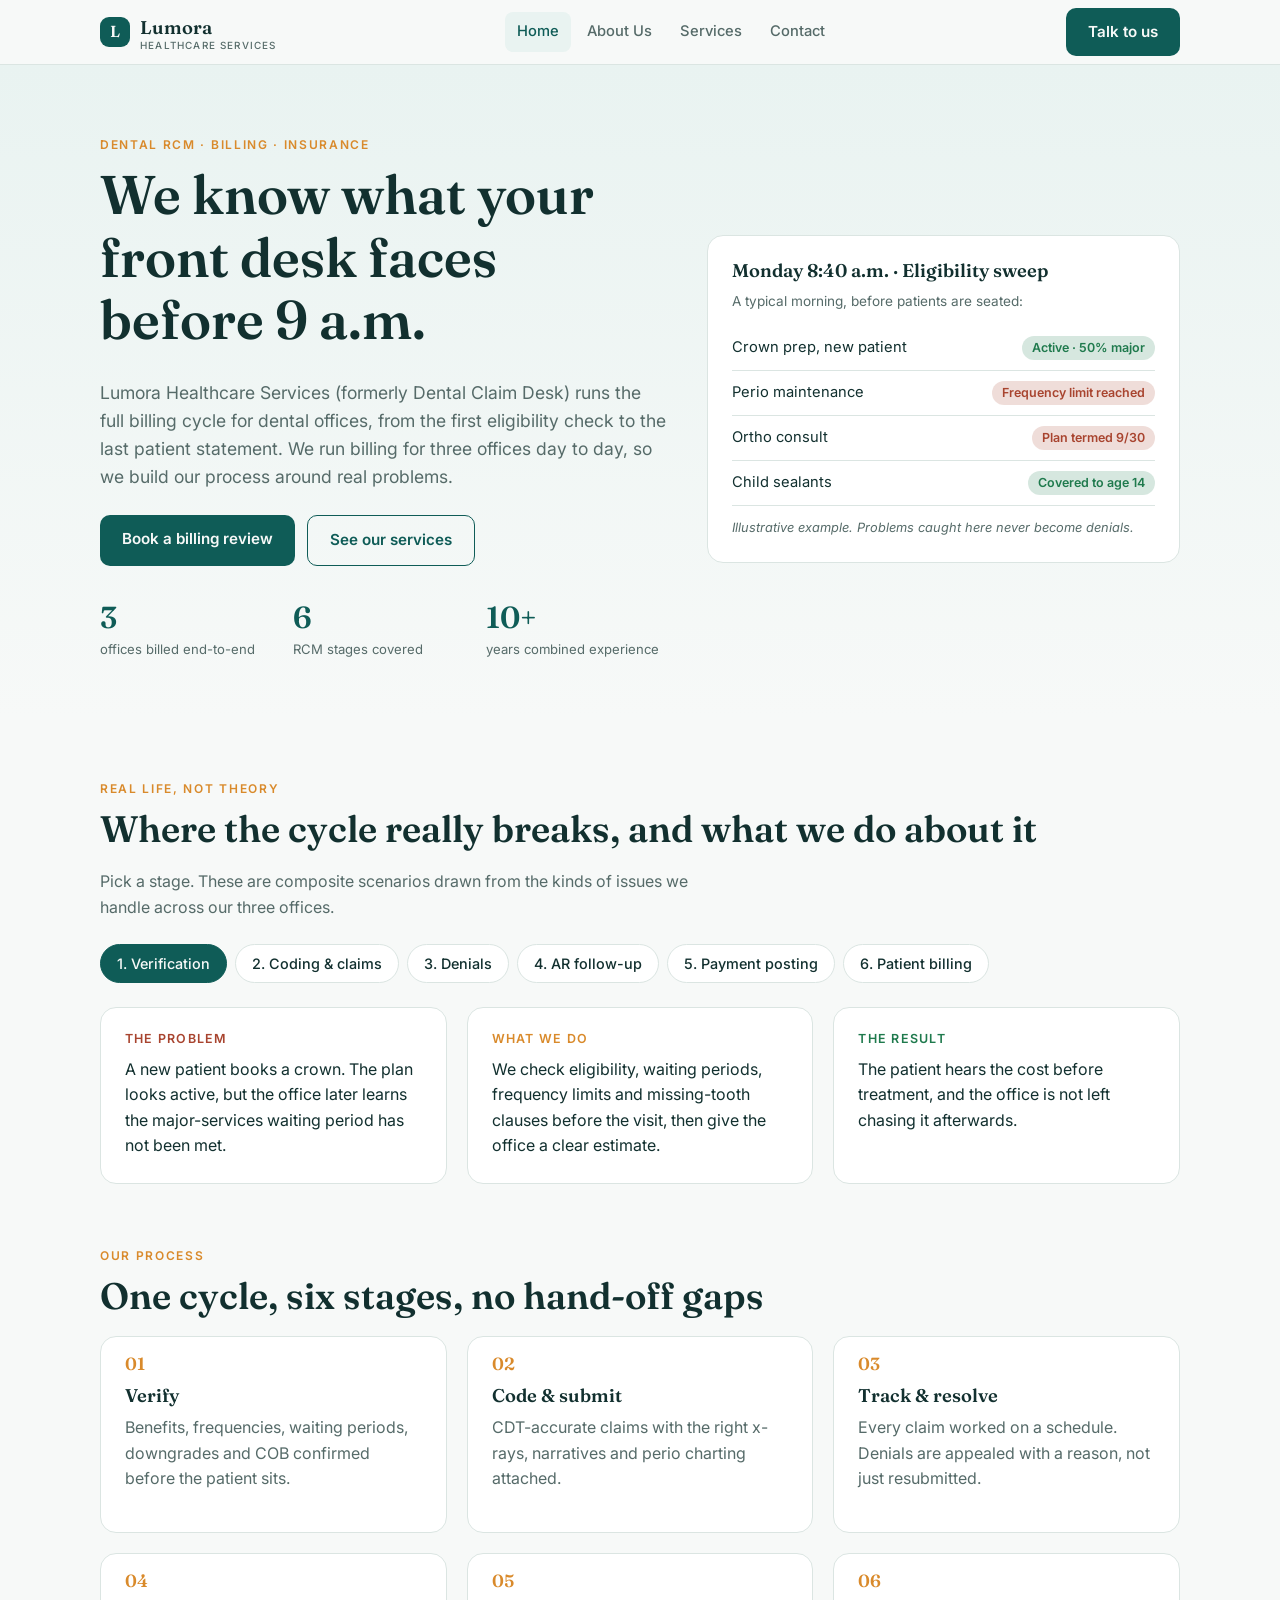
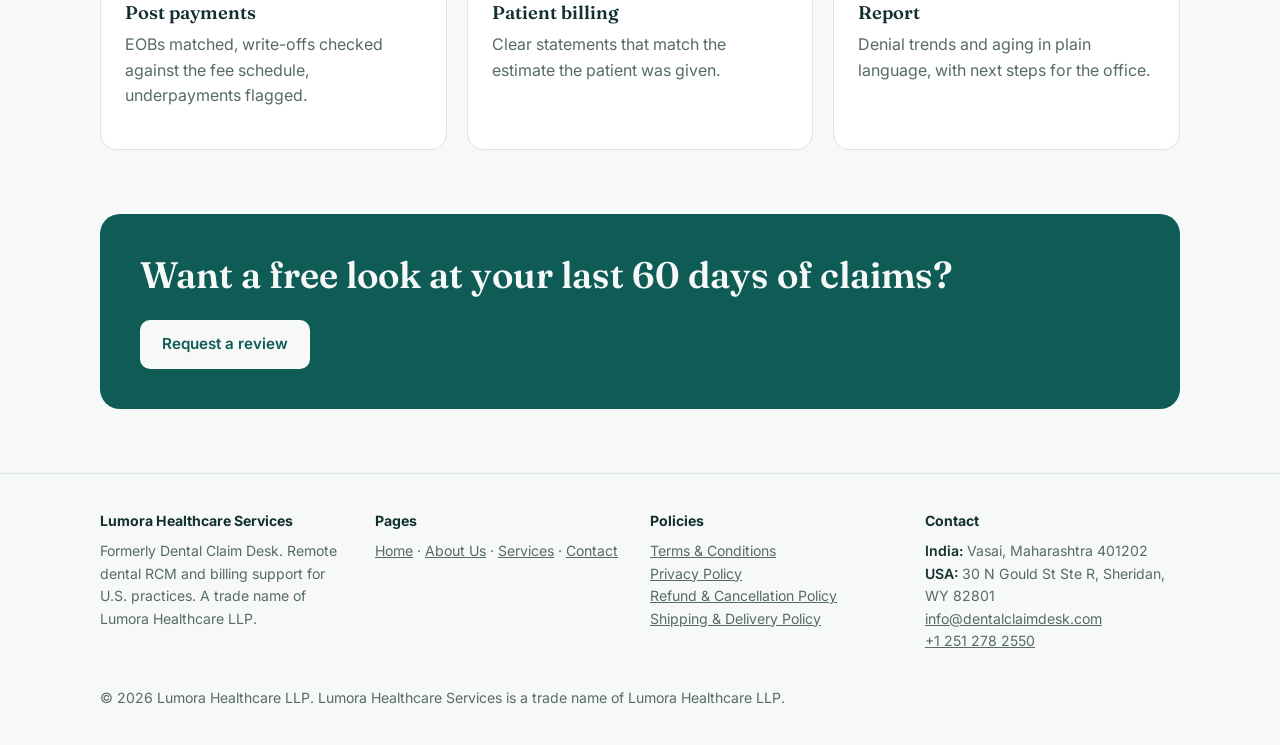
==== index.html @ 603ad66e "fixed the website design" ====
<!DOCTYPE html>
<html lang="en">
<head>
  <meta charset="utf-8">
  <meta name="viewport" content="width=device-width, initial-scale=1, viewport-fit=cover">
  <title>Lumora Healthcare Services | Dental RCM &amp; Billing</title>
  <meta name="description" content="Lumora Healthcare Services (formerly Dental Claim Desk), a trade name of Lumora Healthcare LLP, runs the full dental billing cycle: eligibility, claims, denials, AR follow-up, payment posting and patient billing.">
  <link rel="preconnect" href="https://fonts.googleapis.com">
  <link rel="preconnect" href="https://fonts.gstatic.com" crossorigin>
  <link href="https://fonts.googleapis.com/css2?family=Fraunces:wght@500;600&family=Inter:wght@400;500;600&display=swap" rel="stylesheet">
  <link rel="stylesheet" href="assets/css/style.css">
</head>
<body>

<header>
  <div class="w nav">
    <a class="logo" href="index.html"><i aria-hidden="true">L</i><span>Lumora<small>Healthcare Services</small></span></a>
    <nav aria-label="Main"><a href="index.html" class="on" aria-current="page">Home</a><a href="about.html">About Us</a><a href="services.html">Services</a><a href="contact.html">Contact</a></nav>
    <a class="btn hide-s" href="contact.html">Talk to us</a>
  </div>
</header>

<main>
<div class="hero">
  <div class="w grid">
    <div>
      <span class="eyebrow">Dental RCM · Billing · Insurance</span>
      <h1>We know what your front desk faces before 9 a.m.</h1>
      <p class="lead">Lumora Healthcare Services (formerly Dental Claim Desk) runs the full billing cycle for dental offices, from the first eligibility check to the last patient statement. We run billing for three offices day to day, so we build our process around real problems.</p>
      <div class="cta"><a class="btn" href="contact.html">Book a billing review</a><a class="btn o" href="services.html">See our services</a></div>
      <div class="stat">
        <div><b>3</b><span>offices billed end-to-end</span></div>
        <div><b>6</b><span>RCM stages covered</span></div>
        <div><b>10+</b><span>years combined experience</span></div>
      </div>
    </div>
    <div class="card">
      <h3>Monday 8:40 a.m. · Eligibility sweep</h3>
      <p style="font-size:.85rem">A typical morning, before patients are seated:</p>
      <ul class="chk">
        <li>Crown prep, new patient <em class="ok">Active · 50% major</em></li>
        <li>Perio maintenance <em class="no">Frequency limit reached</em></li>
        <li>Ortho consult <em class="no">Plan termed 9/30</em></li>
        <li>Child sealants <em class="ok">Covered to age 14</em></li>
      </ul>
      <p class="note" style="margin:12px 0 0">Illustrative example. Problems caught here never become denials.</p>
    </div>
  </div>
</div>

<section>
  <div class="w">
    <span class="eyebrow">Real life, not theory</span>
    <h2>Where the cycle really breaks, and what we do about it</h2>
    <p style="max-width:640px">Pick a stage. These are composite scenarios drawn from the kinds of issues we handle across our three offices.</p>
    <div class="cyc" id="cyc" role="tablist" aria-label="Revenue cycle stages">
      <button type="button" role="tab" id="tab-1" aria-controls="sc-1" aria-selected="true" class="on">1. Verification</button>
      <button type="button" role="tab" id="tab-2" aria-controls="sc-2" aria-selected="false" tabindex="-1">2. Coding &amp; claims</button>
      <button type="button" role="tab" id="tab-3" aria-controls="sc-3" aria-selected="false" tabindex="-1">3. Denials</button>
      <button type="button" role="tab" id="tab-4" aria-controls="sc-4" aria-selected="false" tabindex="-1">4. AR follow-up</button>
      <button type="button" role="tab" id="tab-5" aria-controls="sc-5" aria-selected="false" tabindex="-1">5. Payment posting</button>
      <button type="button" role="tab" id="tab-6" aria-controls="sc-6" aria-selected="false" tabindex="-1">6. Patient billing</button>
    </div>
    <div class="sc on" id="sc-1" role="tabpanel" aria-labelledby="tab-1">
      <div class="card c1"><h3>The problem</h3><p>A new patient books a crown. The plan looks active, but the office later learns the major-services waiting period has not been met.</p></div>
      <div class="card c2"><h3>What we do</h3><p>We check eligibility, waiting periods, frequency limits and missing-tooth clauses before the visit, then give the office a clear estimate.</p></div>
      <div class="card c3"><h3>The result</h3><p>The patient hears the cost before treatment, and the office is not left chasing it afterwards.</p></div>
    </div>
    <div class="sc" id="sc-2" role="tabpanel" aria-labelledby="tab-2">
      <div class="card c1"><h3>The problem</h3><p>A perio scaling claim goes out without the charting and x-rays the payer requires, so it is denied.</p></div>
      <div class="card c2"><h3>What we do</h3><p>Each claim goes through a documentation check by procedure type: narratives, radiographs, perio charting and attachments.</p></div>
      <div class="card c3"><h3>The result</h3><p>Cleaner first-pass claims and fewer resubmissions.</p></div>
    </div>
    <div class="sc" id="sc-3" role="tabpanel" aria-labelledby="tab-3">
      <div class="card c1"><h3>The problem</h3><p>The payer denies a claim as a frequency limit. The office writes it off because nobody has time to check.</p></div>
      <div class="card c2"><h3>What we do</h3><p>We read the EOB, confirm the history, and appeal with a specific reason when the denial is wrong.</p></div>
      <div class="card c3"><h3>The result</h3><p>Recoverable money is chased, and the denial reason is tracked to prevent repeats.</p></div>
    </div>
    <div class="sc" id="sc-4" role="tabpanel" aria-labelledby="tab-4">
      <div class="card c1"><h3>The problem</h3><p>Claims sit at 60–90 days with no status. Nobody is sure whether the payer received them.</p></div>
      <div class="card c2"><h3>What we do</h3><p>We work the aging report in order, call or check portals, and log every touch.</p></div>
      <div class="card c3"><h3>The result</h3><p>Aging shrinks, and the office always knows where each claim stands.</p></div>
    </div>
    <div class="sc" id="sc-5" role="tabpanel" aria-labelledby="tab-5">
      <div class="card c1"><h3>The problem</h3><p>An EOB shows a payment below the contracted fee, and the difference gets written off by default.</p></div>
      <div class="card c2"><h3>What we do</h3><p>We post against the fee schedule, flag underpayments and check adjustments before they are finalised.</p></div>
      <div class="card c3"><h3>The result</h3><p>The ledger matches reality, and short-pays are challenged.</p></div>
    </div>
    <div class="sc" id="sc-6" role="tabpanel" aria-labelledby="tab-6">
      <div class="card c1"><h3>The problem</h3><p>The patient was quoted one amount, insurance paid another, and the statement confuses them.</p></div>
      <div class="card c2"><h3>What we do</h3><p>We send clear statements that tie back to the original estimate and the insurance explanation.</p></div>
      <div class="card c3"><h3>The result</h3><p>Fewer billing calls to the front desk and faster patient payments.</p></div>
    </div>
  </div>
</section>

<section class="flush">
  <div class="w">
    <span class="eyebrow">Our process</span>
    <h2>One cycle, six stages, no hand-off gaps</h2>
    <div class="grid g3 steps">
      <div class="card"><h3>Verify</h3><p>Benefits, frequencies, waiting periods, downgrades and COB confirmed before the patient sits.</p></div>
      <div class="card"><h3>Code &amp; submit</h3><p>CDT-accurate claims with the right x-rays, narratives and perio charting attached.</p></div>
      <div class="card"><h3>Track &amp; resolve</h3><p>Every claim worked on a schedule. Denials are appealed with a reason, not just resubmitted.</p></div>
      <div class="card"><h3>Post payments</h3><p>EOBs matched, write-offs checked against the fee schedule, underpayments flagged.</p></div>
      <div class="card"><h3>Patient billing</h3><p>Clear statements that match the estimate the patient was given.</p></div>
      <div class="card"><h3>Report</h3><p>Denial trends and aging in plain language, with next steps for the office.</p></div>
    </div>
  </div>
</section>

<section class="flush">
  <div class="w"><div class="band"><h2>Want a free look at your last 60 days of claims?</h2><a class="btn" href="contact.html">Request a review</a></div></div>
</section>
</main>

<footer>
  <div class="w grid">
    <div><b>Lumora Healthcare Services</b><p>Formerly Dental Claim Desk. Remote dental RCM and billing support for U.S. practices. A trade name of Lumora Healthcare LLP.</p></div>
    <div><b>Pages</b><p><a href="index.html">Home</a> · <a href="about.html">About Us</a> · <a href="services.html">Services</a> · <a href="contact.html">Contact</a></p></div>
    <div><b>Policies</b><p><a href="terms.html">Terms &amp; Conditions</a><br><a href="privacy.html">Privacy Policy</a><br><a href="refund-cancellation.html">Refund &amp; Cancellation Policy</a><br><a href="shipping-delivery.html">Shipping &amp; Delivery Policy</a></p></div>
    <div><b>Contact</b><p><strong>India:</strong> Vasai, Maharashtra 401202<br><strong>USA:</strong> 30 N Gould St Ste R, Sheridan, WY 82801<br><a href="mailto:info@dentalclaimdesk.com">info@dentalclaimdesk.com</a><br><a href="tel:+12512782550">+1 251 278 2550</a></p></div>
  </div>
  <div class="w legal">&copy; <span data-year>2026</span> Lumora Healthcare LLP. Lumora Healthcare Services is a trade name of Lumora Healthcare LLP.</div>
</footer>

<script src="assets/js/main.js"></script>
</body>
</html>
---- assets/css/style.css ----
/* ==========================================================================
   Tokens (light + dark)
   ========================================================================== */
:root {
  --bg: #f7f9f8;
  --surf: #fff;
  --ink: #12302f;
  --mute: #566b69;
  --line: #dbe5e2;
  --brand: #0f5c57;
  --brand2: #e9f3f1;
  --accent: #d98a2b;
  --bad: #a8442f;
  --good: #1f7a4d;
  box-sizing: border-box;
  padding-top: env(safe-area-inset-top, 0px);
  padding-bottom: env(safe-area-inset-bottom, 0px);
}
@media (prefers-color-scheme: dark) {
  :root:not([data-theme="light"]) {
    --bg: #0d1a19;
    --surf: #142624;
    --ink: #e6f0ee;
    --mute: #9bb2ae;
    --line: #264340;
    --brand: #5cc2b8;
    --brand2: #173331;
    --accent: #f0a84a;
    --bad: #e8856f;
    --good: #6fcf9b;
  }
}
:root[data-theme="dark"] {
  --bg: #0d1a19;
  --surf: #142624;
  --ink: #e6f0ee;
  --mute: #9bb2ae;
  --line: #264340;
  --brand: #5cc2b8;
  --brand2: #173331;
  --accent: #f0a84a;
  --bad: #e8856f;
  --good: #6fcf9b;
}

/* ==========================================================================
   Base
   ========================================================================== */
html { scroll-padding-top: env(safe-area-inset-top, 0px); }
*, *::before, *::after { box-sizing: border-box; }
body {
  margin: 0;
  background: var(--bg);
  color: var(--ink);
  font: 400 16px/1.6 Inter, system-ui, sans-serif;
}
h1, h2, h3 { font-family: Fraunces, Georgia, serif; font-weight: 600; line-height: 1.15; margin: 0 0 .5em; }
h1 { font-size: clamp(2.1rem, 5vw, 3.4rem); }
h2 { font-size: clamp(1.6rem, 3.2vw, 2.3rem); }
h3 { font-size: 1.15rem; }
p { margin: 0 0 1em; color: var(--mute); }
a { color: inherit; }

.w { max-width: 1120px; margin: 0 auto; padding: 0 20px; }
.w.narrow { max-width: 820px; }
section { padding: 64px 0; }
section.flush { padding-top: 0; }
.eyebrow {
  display: block;
  font: 600 .75rem Inter, system-ui, sans-serif;
  letter-spacing: .14em;
  text-transform: uppercase;
  color: var(--accent);
  margin-bottom: 12px;
}
.lead { font-size: 1.1rem; }
.note { font-size: .8rem; color: var(--mute); font-style: italic; }

/* ==========================================================================
   Header
   ========================================================================== */
header {
  position: sticky;
  top: env(safe-area-inset-top, 0px);
  z-index: 9;
  background: color-mix(in srgb, var(--bg) 92%, transparent);
  backdrop-filter: blur(8px);
  border-bottom: 1px solid var(--line);
}
.nav { display: flex; align-items: center; justify-content: space-between; gap: 12px; height: 64px; }
.logo { display: flex; align-items: center; gap: 10px; font-family: Fraunces, serif; font-weight: 600; font-size: 1.15rem; text-decoration: none; }
.logo i {
  width: 30px; height: 30px;
  border-radius: 9px;
  background: var(--brand);
  display: grid; place-items: center;
  color: var(--bg);
  font-style: normal;
  font-size: 1rem;
}
.logo small {
  display: block;
  font: 500 .62rem Inter, system-ui, sans-serif;
  letter-spacing: .12em;
  color: var(--mute);
  text-transform: uppercase;
  margin-top: -3px;
}
nav { display: flex; gap: 4px; overflow-x: auto; }
nav a {
  padding: 8px 12px;
  border-radius: 8px;
  text-decoration: none;
  font-weight: 500;
  font-size: .92rem;
  color: var(--mute);
  white-space: nowrap;
}
nav a.on, nav a:hover { color: var(--brand); background: var(--brand2); }
@media (max-width: 560px) {
  .nav { flex-wrap: wrap; height: auto; padding-top: 10px; padding-bottom: 8px; row-gap: 6px; }
  nav { width: 100%; margin: 0 -12px; }
}

/* ==========================================================================
   Buttons
   ========================================================================== */
.btn {
  display: inline-block;
  background: var(--brand);
  color: var(--bg);
  padding: 12px 22px;
  border-radius: 10px;
  font-weight: 600;
  text-decoration: none;
  border: 0;
  cursor: pointer;
  font-size: .95rem;
  font-family: inherit;
}
.btn.o { background: transparent; color: var(--brand); border: 1.5px solid var(--brand); }
.cta { display: flex; gap: 12px; flex-wrap: wrap; margin-top: 24px; }
.hide-s { display: inline-block; }
@media (max-width: 760px) {
  .hide-s { display: none; }
}

/* ==========================================================================
   Layout pieces
   ========================================================================== */
.hero { padding: 72px 0 56px; background: linear-gradient(180deg, var(--brand2), var(--bg)); }
.grid { display: grid; gap: 20px; }
.g2 { grid-template-columns: repeat(auto-fit, minmax(300px, 1fr)); }
.g3 { grid-template-columns: repeat(auto-fit, minmax(260px, 1fr)); }
.hero .grid { grid-template-columns: 1.2fr 1fr; align-items: center; gap: 40px; }
@media (max-width: 860px) {
  .hero .grid { grid-template-columns: 1fr; }
}
.card { background: var(--surf); border: 1px solid var(--line); border-radius: 16px; padding: 24px; }

.stat { display: grid; grid-template-columns: repeat(3, 1fr); gap: 12px; margin-top: 32px; }
.stat b { font: 600 1.9rem Fraunces, serif; color: var(--brand); display: block; }
.stat span { font-size: .82rem; color: var(--mute); }

.chk { list-style: none; padding: 0; margin: 0; }
.chk li { padding: 10px 0; border-bottom: 1px solid var(--line); display: flex; justify-content: space-between; gap: 10px; font-size: .92rem; }
.chk em { align-self: center; font-style: normal; font-weight: 600; font-size: .78rem; padding: 2px 10px; border-radius: 99px; white-space: nowrap; }
.ok { background: color-mix(in srgb, var(--good) 18%, transparent); color: var(--good); }
.no { background: color-mix(in srgb, var(--bad) 18%, transparent); color: var(--bad); }

/* Scenario tabs */
.cyc { display: flex; gap: 8px; flex-wrap: wrap; margin: 24px 0; }
.cyc button {
  font: 500 .9rem Inter, system-ui, sans-serif;
  padding: 10px 16px;
  border-radius: 99px;
  border: 1px solid var(--line);
  background: var(--surf);
  color: var(--ink);
  cursor: pointer;
}
.cyc button.on { background: var(--brand); color: var(--bg); border-color: var(--brand); }
.sc { display: none; }
.sc.on { display: grid; grid-template-columns: repeat(auto-fit, minmax(260px, 1fr)); gap: 20px; }
.sc .card h3 { font-size: .78rem; font-family: Inter, system-ui, sans-serif; letter-spacing: .1em; text-transform: uppercase; margin-bottom: 10px; }
.sc .c1 h3 { color: var(--bad); }
.sc .c2 h3 { color: var(--accent); }
.sc .c3 h3 { color: var(--good); }
.sc .card p { color: var(--ink); margin: 0; }

/* Call-to-action band */
.band {
  background: var(--brand);
  color: var(--bg);
  border-radius: 20px;
  padding: 40px;
  display: flex;
  gap: 24px;
  justify-content: space-between;
  align-items: center;
  flex-wrap: wrap;
}
.band h2 { margin: 0; color: var(--bg); }
.band .btn { background: var(--bg); color: var(--brand); }

/* Numbered process steps */
.steps { counter-reset: s; }
.steps .card { position: relative; padding-top: 48px; }
.steps .card::before {
  counter-increment: s;
  content: "0" counter(s);
  position: absolute;
  top: 16px; left: 24px;
  font: 600 1.1rem Fraunces, serif;
  color: var(--accent);
}

/* Services list */
.tag {
  display: inline-block;
  font-size: .75rem;
  font-weight: 600;
  background: var(--brand2);
  color: var(--brand);
  padding: 3px 10px;
  border-radius: 99px;
  margin: 0 6px 6px 0;
}
.svc { display: grid; grid-template-columns: 1fr 1.4fr; gap: 28px; padding: 32px 0; border-top: 1px solid var(--line); }
.svc h2 { font-size: 1.5rem; }
.svc .card p { margin: 0; color: var(--ink); }
@media (max-width: 760px) {
  .svc { grid-template-columns: 1fr; }
}

/* Forms */
label { display: block; font-weight: 500; font-size: .88rem; margin: 14px 0 6px; }
input, select, textarea {
  width: 100%;
  padding: 12px;
  border-radius: 10px;
  border: 1px solid var(--line);
  background: var(--bg);
  color: var(--ink);
  font: inherit;
}

/* ==========================================================================
   Footer
   ========================================================================== */
footer { border-top: 1px solid var(--line); padding: 36px 0; font-size: .88rem; color: var(--mute); }
footer .grid { grid-template-columns: repeat(auto-fit, minmax(220px, 1fr)); }
footer b { color: var(--ink); }
footer .grid p { margin-top: 8px; }
footer .legal { margin-top: 20px; }

/* ==========================================================================
   Policy pages
   ========================================================================== */
.legal-doc h2 { font-size: 1.35rem; margin: 2em 0 .6em; }
.legal-doc p, .legal-doc li { color: var(--mute); }
.legal-doc ul { padding-left: 1.2em; margin: 0 0 1em; }
.legal-doc li { margin-bottom: .45em; }
.legal-doc strong { color: var(--ink); font-weight: 600; }
.legal-doc a, .note a { color: var(--brand); }
.legal-doc .summary { margin-bottom: 8px; }
.legal-doc .summary ul { padding-left: 0; }
.legal-doc .summary li { margin-bottom: 0; color: var(--ink); }

/* ==========================================================================
   Our team
   ========================================================================== */
.team { display: grid; grid-template-columns: 1fr 1.5fr; gap: 40px; align-items: center; }
.founders { display: grid; grid-template-columns: repeat(2, minmax(0, 1fr)); gap: 20px; }
.founder { position: relative; padding: 0; overflow: hidden; text-align: center; }
.founder:has(img[src*="/sample-"])::before {
  content: "Sample photo";
  position: absolute;
  top: 12px; left: 12px;
  padding: 4px 10px;
  border-radius: 99px;
  background: rgba(18, 48, 47, .85);
  color: #fff;
  font: 600 .7rem Inter, system-ui, sans-serif;
  letter-spacing: .08em;
  text-transform: uppercase;
}
.founder img {
  display: block;
  width: 100%;
  height: auto;
  aspect-ratio: 4 / 5;
  object-fit: cover;
  background: var(--brand2);
}
.founder-info { padding: 16px 16px 20px; border-top: 1px solid var(--line); }
.founder h3 { margin: 0 0 4px; }
.founder .role {
  font: 600 .72rem Inter, system-ui, sans-serif;
  letter-spacing: .12em;
  text-transform: uppercase;
  color: var(--accent);
}
@media (max-width: 860px) {
  .team { grid-template-columns: 1fr; gap: 24px; }
}
@media (max-width: 420px) {
  .founders { gap: 12px; }
  .founder-info { padding: 12px 8px 14px; }
  .founder h3 { font-size: 1rem; }
}
.card p strong, footer strong { color: var(--ink); font-weight: 600; }
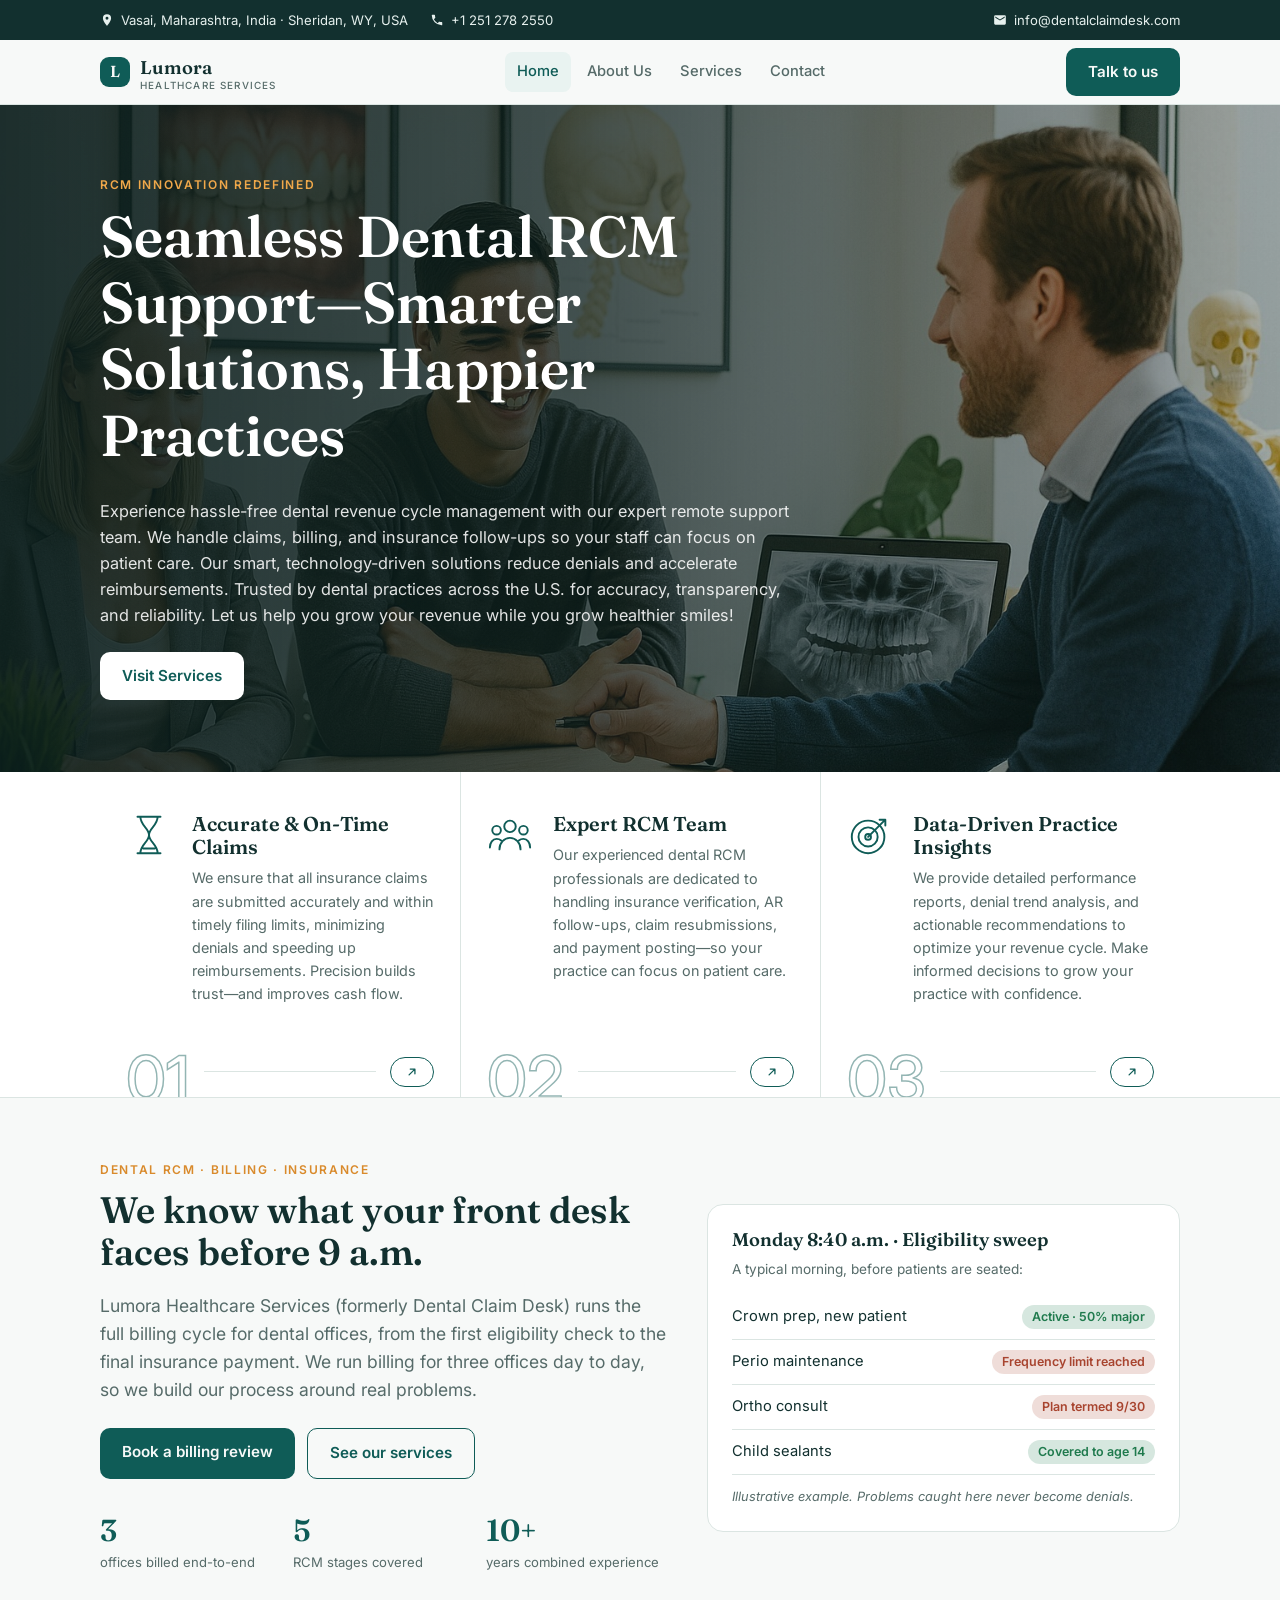
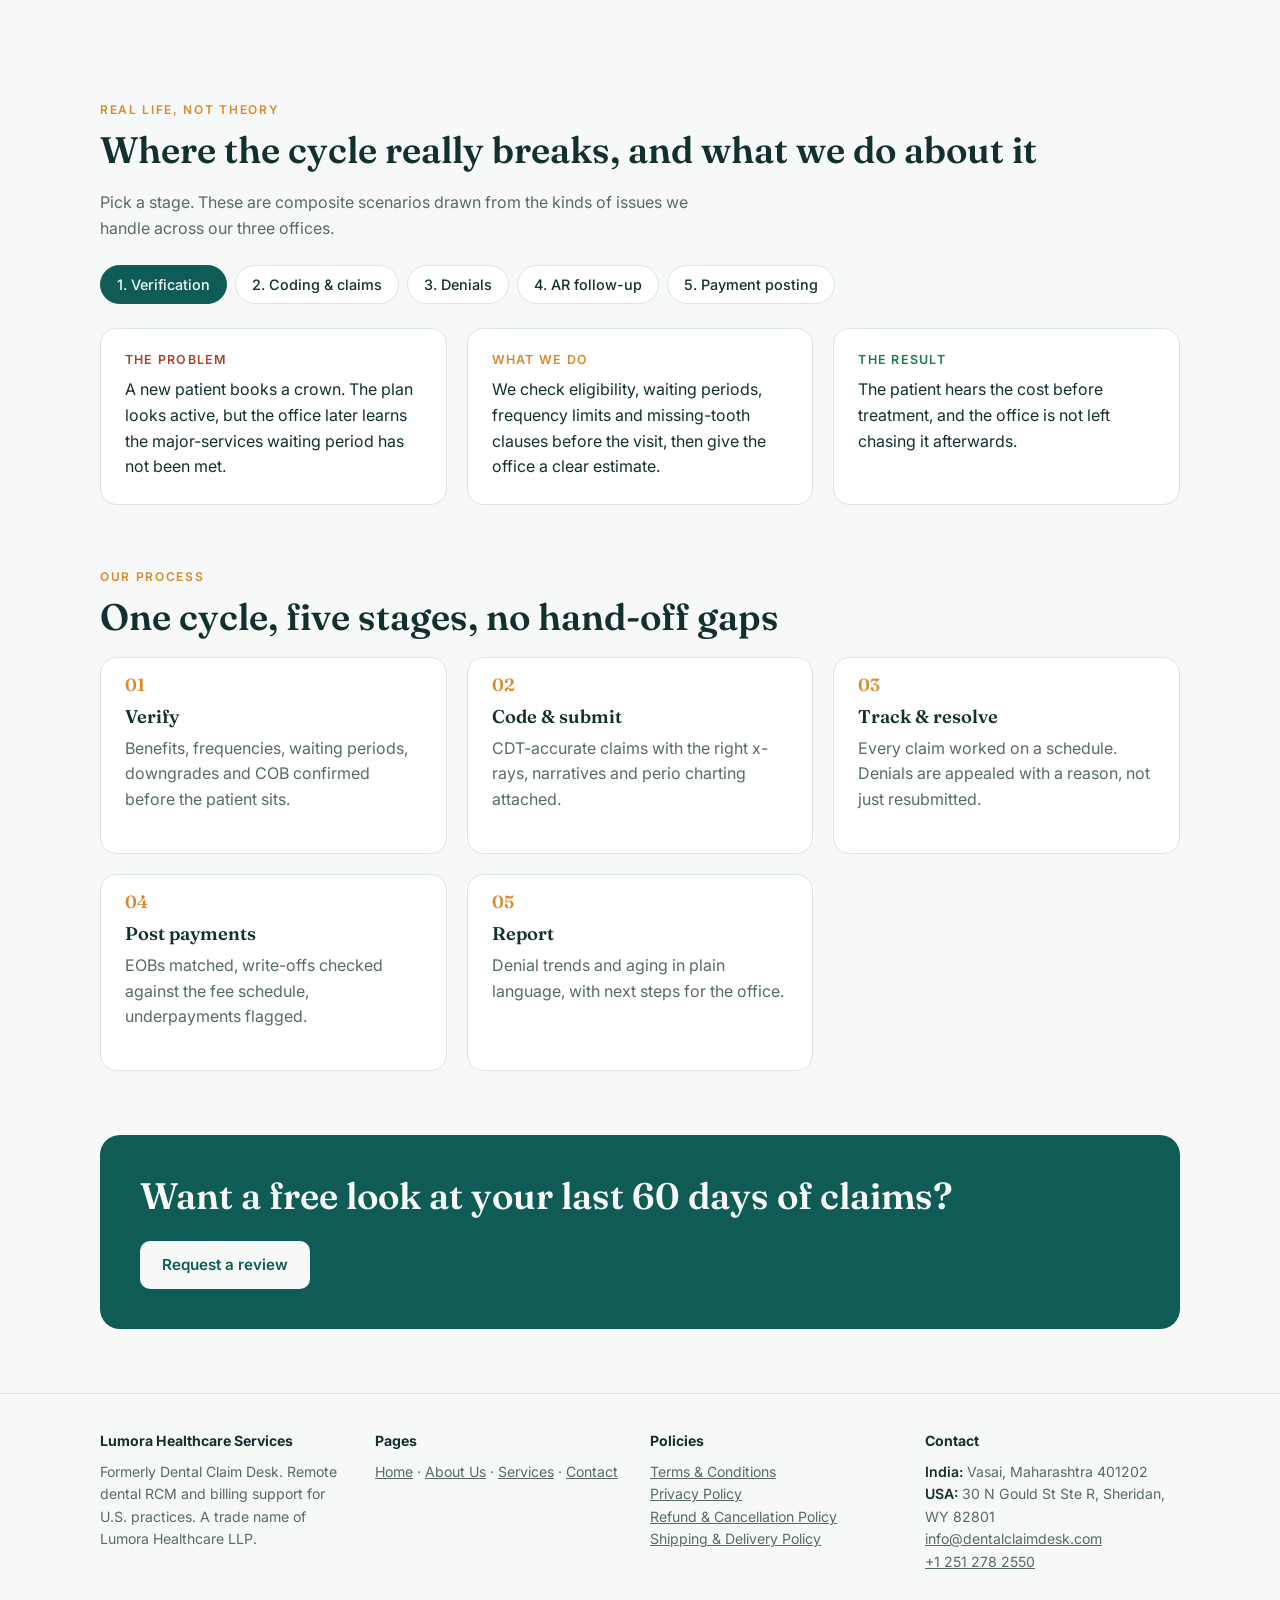
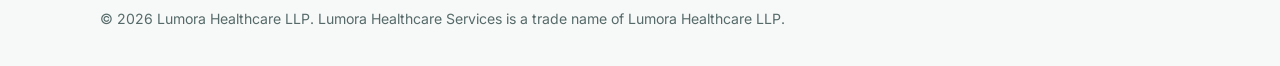
==== commit 709b8634: "fixed header" ====
--- a/index.html
+++ b/index.html
@@ -4,13 +4,23 @@
   <meta charset="utf-8">
   <meta name="viewport" content="width=device-width, initial-scale=1, viewport-fit=cover">
   <title>Lumora Healthcare Services | Dental RCM &amp; Billing</title>
-  <meta name="description" content="Lumora Healthcare Services (formerly Dental Claim Desk), a trade name of Lumora Healthcare LLP, runs the full dental billing cycle: eligibility, claims, denials, AR follow-up, payment posting and patient billing.">
+  <meta name="description" content="Lumora Healthcare Services (formerly Dental Claim Desk), a trade name of Lumora Healthcare LLP, runs the full dental billing cycle: eligibility, claims, denials, AR follow-up, payment posting and reporting.">
   <link rel="preconnect" href="https://fonts.googleapis.com">
   <link rel="preconnect" href="https://fonts.gstatic.com" crossorigin>
   <link href="https://fonts.googleapis.com/css2?family=Fraunces:wght@500;600&family=Inter:wght@400;500;600&display=swap" rel="stylesheet">
   <link rel="stylesheet" href="assets/css/style.css">
 </head>
 <body>
+
+<div class="topbar">
+  <div class="w topbar-in">
+    <div class="topbar-group">
+      <span class="topbar-item hide-s"><svg viewBox="0 0 24 24" aria-hidden="true"><path d="M12 2a7 7 0 0 0-7 7c0 5.25 7 13 7 13s7-7.75 7-13a7 7 0 0 0-7-7zm0 9.5A2.5 2.5 0 1 1 12 6.5a2.5 2.5 0 0 1 0 5z"/></svg>Vasai, Maharashtra, India · Sheridan, WY, USA</span>
+      <a class="topbar-item" href="tel:+12512782550"><svg viewBox="0 0 24 24" aria-hidden="true"><path d="M6.6 10.8a15.1 15.1 0 0 0 6.6 6.6l2.2-2.2a1 1 0 0 1 1-.25 11.4 11.4 0 0 0 3.6.57 1 1 0 0 1 1 1V20a1 1 0 0 1-1 1A17 17 0 0 1 3 4a1 1 0 0 1 1-1h3.5a1 1 0 0 1 1 1c0 1.25.2 2.45.57 3.57a1 1 0 0 1-.25 1z"/></svg>+1 251 278 2550</a>
+    </div>
+    <a class="topbar-item" href="mailto:info@dentalclaimdesk.com"><svg viewBox="0 0 24 24" aria-hidden="true"><path d="M20 4H4a2 2 0 0 0-2 2v12a2 2 0 0 0 2 2h16a2 2 0 0 0 2-2V6a2 2 0 0 0-2-2zm0 4-8 5-8-5V6l8 5 8-5z"/></svg>info@dentalclaimdesk.com</a>
+  </div>
+</div>
 
 <header>
   <div class="w nav">
@@ -21,16 +31,46 @@
 </header>
 
 <main>
-<div class="hero">
+<div class="photo-hero">
+  <div class="w">
+    <div class="photo-hero-copy">
+      <span class="eyebrow">RCM innovation redefined</span>
+      <h1>Seamless Dental RCM Support—Smarter Solutions, Happier Practices</h1>
+      <p>Experience hassle-free dental revenue cycle management with our expert remote support team. We handle claims, billing, and insurance follow-ups so your staff can focus on patient care. Our smart, technology-driven solutions reduce denials and accelerate reimbursements. Trusted by dental practices across the U.S. for accuracy, transparency, and reliability. Let us help you grow your revenue while you grow healthier smiles!</p>
+      <div class="cta"><a class="btn light" href="services.html">Visit Services</a></div>
+    </div>
+  </div>
+</div>
+
+<section class="features">
+  <div class="w">
+    <div class="feat-grid">
+      <article class="feat">
+        <div class="feat-head"><span class="feat-icon"><svg viewBox="0 0 48 48" aria-hidden="true"><path d="M12 5h24M12 43h24M15 5c0 9 9 12 9 19s-9 10-9 19M33 5c0 9-9 12-9 19s9 10 9 19M18 38h12"/></svg></span><div><h3>Accurate &amp; On-Time Claims</h3><p>We ensure that all insurance claims are submitted accurately and within timely filing limits, minimizing denials and speeding up reimbursements. Precision builds trust—and improves cash flow.</p></div></div>
+        <div class="feat-foot"><span class="feat-num">01</span><span class="feat-line"></span><a class="feat-arrow" href="services.html" aria-label="Accurate &amp; On-Time Claims: see services"><svg viewBox="0 0 24 24" aria-hidden="true"><path d="M7 17 17 7M9 7h8v8"/></svg></a></div>
+      </article>
+      <article class="feat">
+        <div class="feat-head"><span class="feat-icon"><svg viewBox="0 0 48 48" aria-hidden="true"><circle cx="24" cy="15" r="6"/><path d="M13 39c0-7 5-12 11-12s11 5 11 12"/><circle cx="10" cy="19" r="4.5"/><path d="M3 37c0-5 3-9 7-9 2 0 3.5.6 4.8 1.7"/><circle cx="38" cy="19" r="4.5"/><path d="M45 37c0-5-3-9-7-9-2 0-3.5.6-4.8 1.7"/></svg></span><div><h3>Expert RCM Team</h3><p>Our experienced dental RCM professionals are dedicated to handling insurance verification, AR follow-ups, claim resubmissions, and payment posting—so your practice can focus on patient care.</p></div></div>
+        <div class="feat-foot"><span class="feat-num">02</span><span class="feat-line"></span><a class="feat-arrow" href="services.html" aria-label="Expert RCM Team: see services"><svg viewBox="0 0 24 24" aria-hidden="true"><path d="M7 17 17 7M9 7h8v8"/></svg></a></div>
+      </article>
+      <article class="feat">
+        <div class="feat-head"><span class="feat-icon"><svg viewBox="0 0 48 48" aria-hidden="true"><circle cx="22" cy="26" r="17"/><circle cx="22" cy="26" r="10"/><circle cx="22" cy="26" r="3"/><path d="M22 26 40 8M34 8h6v6"/></svg></span><div><h3>Data-Driven Practice Insights</h3><p>We provide detailed performance reports, denial trend analysis, and actionable recommendations to optimize your revenue cycle. Make informed decisions to grow your practice with confidence.</p></div></div>
+        <div class="feat-foot"><span class="feat-num">03</span><span class="feat-line"></span><a class="feat-arrow" href="services.html" aria-label="Data-Driven Practice Insights: see services"><svg viewBox="0 0 24 24" aria-hidden="true"><path d="M7 17 17 7M9 7h8v8"/></svg></a></div>
+      </article>
+    </div>
+  </div>
+</section>
+
+<section class="intro">
   <div class="w grid">
     <div>
       <span class="eyebrow">Dental RCM · Billing · Insurance</span>
-      <h1>We know what your front desk faces before 9 a.m.</h1>
-      <p class="lead">Lumora Healthcare Services (formerly Dental Claim Desk) runs the full billing cycle for dental offices, from the first eligibility check to the last patient statement. We run billing for three offices day to day, so we build our process around real problems.</p>
+      <h2>We know what your front desk faces before 9 a.m.</h2>
+      <p class="lead">Lumora Healthcare Services (formerly Dental Claim Desk) runs the full billing cycle for dental offices, from the first eligibility check to the final insurance payment. We run billing for three offices day to day, so we build our process around real problems.</p>
       <div class="cta"><a class="btn" href="contact.html">Book a billing review</a><a class="btn o" href="services.html">See our services</a></div>
       <div class="stat">
         <div><b>3</b><span>offices billed end-to-end</span></div>
-        <div><b>6</b><span>RCM stages covered</span></div>
+        <div><b>5</b><span>RCM stages covered</span></div>
         <div><b>10+</b><span>years combined experience</span></div>
       </div>
     </div>
@@ -46,7 +86,7 @@
       <p class="note" style="margin:12px 0 0">Illustrative example. Problems caught here never become denials.</p>
     </div>
   </div>
-</div>
+</section>
 
 <section>
   <div class="w">
@@ -59,7 +99,6 @@
       <button type="button" role="tab" id="tab-3" aria-controls="sc-3" aria-selected="false" tabindex="-1">3. Denials</button>
       <button type="button" role="tab" id="tab-4" aria-controls="sc-4" aria-selected="false" tabindex="-1">4. AR follow-up</button>
       <button type="button" role="tab" id="tab-5" aria-controls="sc-5" aria-selected="false" tabindex="-1">5. Payment posting</button>
-      <button type="button" role="tab" id="tab-6" aria-controls="sc-6" aria-selected="false" tabindex="-1">6. Patient billing</button>
     </div>
     <div class="sc on" id="sc-1" role="tabpanel" aria-labelledby="tab-1">
       <div class="card c1"><h3>The problem</h3><p>A new patient books a crown. The plan looks active, but the office later learns the major-services waiting period has not been met.</p></div>
@@ -86,24 +125,18 @@
       <div class="card c2"><h3>What we do</h3><p>We post against the fee schedule, flag underpayments and check adjustments before they are finalised.</p></div>
       <div class="card c3"><h3>The result</h3><p>The ledger matches reality, and short-pays are challenged.</p></div>
     </div>
-    <div class="sc" id="sc-6" role="tabpanel" aria-labelledby="tab-6">
-      <div class="card c1"><h3>The problem</h3><p>The patient was quoted one amount, insurance paid another, and the statement confuses them.</p></div>
-      <div class="card c2"><h3>What we do</h3><p>We send clear statements that tie back to the original estimate and the insurance explanation.</p></div>
-      <div class="card c3"><h3>The result</h3><p>Fewer billing calls to the front desk and faster patient payments.</p></div>
-    </div>
   </div>
 </section>
 
 <section class="flush">
   <div class="w">
     <span class="eyebrow">Our process</span>
-    <h2>One cycle, six stages, no hand-off gaps</h2>
+    <h2>One cycle, five stages, no hand-off gaps</h2>
     <div class="grid g3 steps">
       <div class="card"><h3>Verify</h3><p>Benefits, frequencies, waiting periods, downgrades and COB confirmed before the patient sits.</p></div>
       <div class="card"><h3>Code &amp; submit</h3><p>CDT-accurate claims with the right x-rays, narratives and perio charting attached.</p></div>
       <div class="card"><h3>Track &amp; resolve</h3><p>Every claim worked on a schedule. Denials are appealed with a reason, not just resubmitted.</p></div>
       <div class="card"><h3>Post payments</h3><p>EOBs matched, write-offs checked against the fee schedule, underpayments flagged.</p></div>
-      <div class="card"><h3>Patient billing</h3><p>Clear statements that match the estimate the patient was given.</p></div>
       <div class="card"><h3>Report</h3><p>Denial trends and aging in plain language, with next steps for the office.</p></div>
     </div>
   </div>
--- a/assets/css/style.css
+++ b/assets/css/style.css
@@ -226,7 +226,7 @@
   border-radius: 99px;
   margin: 0 6px 6px 0;
 }
-.svc { display: grid; grid-template-columns: 1fr 1.4fr; gap: 28px; padding: 32px 0; border-top: 1px solid var(--line); }
+.svc { display: grid; grid-template-columns: 1fr 1.4fr; gap: 28px; align-items: start; padding: 32px 0; border-top: 1px solid var(--line); }
 .svc h2 { font-size: 1.5rem; }
 .svc .card p { margin: 0; color: var(--ink); }
 @media (max-width: 760px) {
@@ -310,3 +310,115 @@
   .founder h3 { font-size: 1rem; }
 }
 .card p strong, footer strong { color: var(--ink); font-weight: 600; }
+
+/* ==========================================================================
+   Top contact bar (all pages)
+   ========================================================================== */
+.topbar { background: #12302f; color: #e6f0ee; font-size: .82rem; }
+.topbar-in { display: flex; align-items: center; justify-content: space-between; gap: 12px; min-height: 40px; }
+.topbar-group { display: flex; align-items: center; gap: 22px; }
+.topbar-item { display: inline-flex; align-items: center; gap: 7px; text-decoration: none; white-space: nowrap; }
+a.topbar-item:hover { color: #f0a84a; }
+.topbar svg { width: 14px; height: 14px; fill: currentColor; flex: none; }
+@media (prefers-color-scheme: dark) {
+  :root:not([data-theme="light"]) .topbar { background: #0a1514; }
+}
+:root[data-theme="dark"] .topbar { background: #0a1514; }
+@media (max-width: 760px) {
+  .topbar .hide-s { display: none; }
+}
+@media (max-width: 560px) {
+  .topbar-in { justify-content: center; gap: 16px; flex-wrap: wrap; padding-top: 6px; padding-bottom: 6px; }
+}
+
+/* ==========================================================================
+   Home: photo banner
+   ========================================================================== */
+.photo-hero {
+  display: flex;
+  align-items: center;
+  min-height: 540px;
+  padding: 72px 0;
+  color: #fff;
+  background:
+    linear-gradient(90deg, rgba(10, 30, 29, .9) 0%, rgba(10, 30, 29, .72) 45%, rgba(10, 30, 29, .3) 100%),
+    url("../img/hero.jpg") center / cover no-repeat;
+}
+.photo-hero .w { width: 100%; }
+.photo-hero-copy { max-width: 700px; }
+.photo-hero .eyebrow { color: #f0a84a; }
+.photo-hero h1 { color: #fff; font-size: clamp(2.2rem, 5vw, 3.6rem); }
+.photo-hero p { color: rgba(255, 255, 255, .88); font-size: 1.02rem; }
+.btn.light { background: #fff; color: #0f5c57; }
+
+/* ==========================================================================
+   Home: feature cards under the banner
+   ========================================================================== */
+.features { padding: 0; background: var(--surf); border-bottom: 1px solid var(--line); }
+.feat-grid { display: grid; grid-template-columns: repeat(3, 1fr); }
+.feat { position: relative; overflow: hidden; padding: 40px 26px 92px; }
+.feat + .feat { border-left: 1px solid var(--line); }
+.feat-head { display: grid; grid-template-columns: 50px 1fr; gap: 16px; }
+.feat-icon svg { width: 46px; height: 46px; fill: none; stroke: var(--brand); stroke-width: 2; stroke-linecap: round; stroke-linejoin: round; }
+.feat h3 { font-size: 1.25rem; margin-bottom: .4em; }
+.feat p { font-size: .9rem; margin: 0; }
+.feat-foot { position: absolute; left: 26px; right: 26px; bottom: -14px; display: flex; align-items: center; gap: 14px; }
+.feat-num {
+  font: 500 4rem/1 Inter, system-ui, sans-serif;
+  color: transparent;
+  -webkit-text-stroke: 1.5px color-mix(in srgb, var(--brand) 45%, transparent);
+}
+.feat-line { flex: 1; height: 1px; background: var(--line); margin-bottom: 14px; }
+.feat-arrow {
+  flex: none;
+  display: grid; place-items: center;
+  width: 44px; height: 30px;
+  margin-bottom: 14px;
+  border: 1.5px solid var(--brand);
+  border-radius: 99px;
+  color: var(--brand);
+}
+.feat-arrow svg { width: 14px; height: 14px; fill: none; stroke: currentColor; stroke-width: 2.2; stroke-linecap: round; stroke-linejoin: round; }
+.feat:hover .feat-arrow { background: var(--brand); color: var(--bg); }
+@media (max-width: 860px) {
+  .feat-grid { grid-template-columns: 1fr; }
+  .feat + .feat { border-left: 0; border-top: 1px solid var(--line); }
+  .feat { padding-left: 0; padding-right: 0; }
+  .feat-foot { left: 0; right: 0; }
+}
+
+/* Home: intro that follows the feature cards */
+.intro .grid { grid-template-columns: 1.2fr 1fr; align-items: center; gap: 40px; }
+@media (max-width: 860px) {
+  .intro .grid { grid-template-columns: 1fr; }
+}
+
+/* ==========================================================================
+   Services: "What's included" checklist
+   ========================================================================== */
+.inc-title {
+  font: 600 .75rem Inter, system-ui, sans-serif;
+  letter-spacing: .12em;
+  text-transform: uppercase;
+  color: var(--ink);
+  margin: 18px 0 10px;
+}
+.inc { list-style: none; padding: 0; margin: 0; }
+.inc li { position: relative; padding: 0 0 8px 26px; font-size: .92rem; color: var(--mute); }
+.inc li::before {
+  content: "";
+  position: absolute;
+  left: 0; top: .3em;
+  width: 16px; height: 16px;
+  border-radius: 50%;
+  background: color-mix(in srgb, var(--good) 18%, transparent);
+}
+.inc li::after {
+  content: "";
+  position: absolute;
+  left: 5px; top: calc(.3em + 4px);
+  width: 4px; height: 7px;
+  border: solid var(--good);
+  border-width: 0 1.8px 1.8px 0;
+  transform: rotate(45deg);
+}
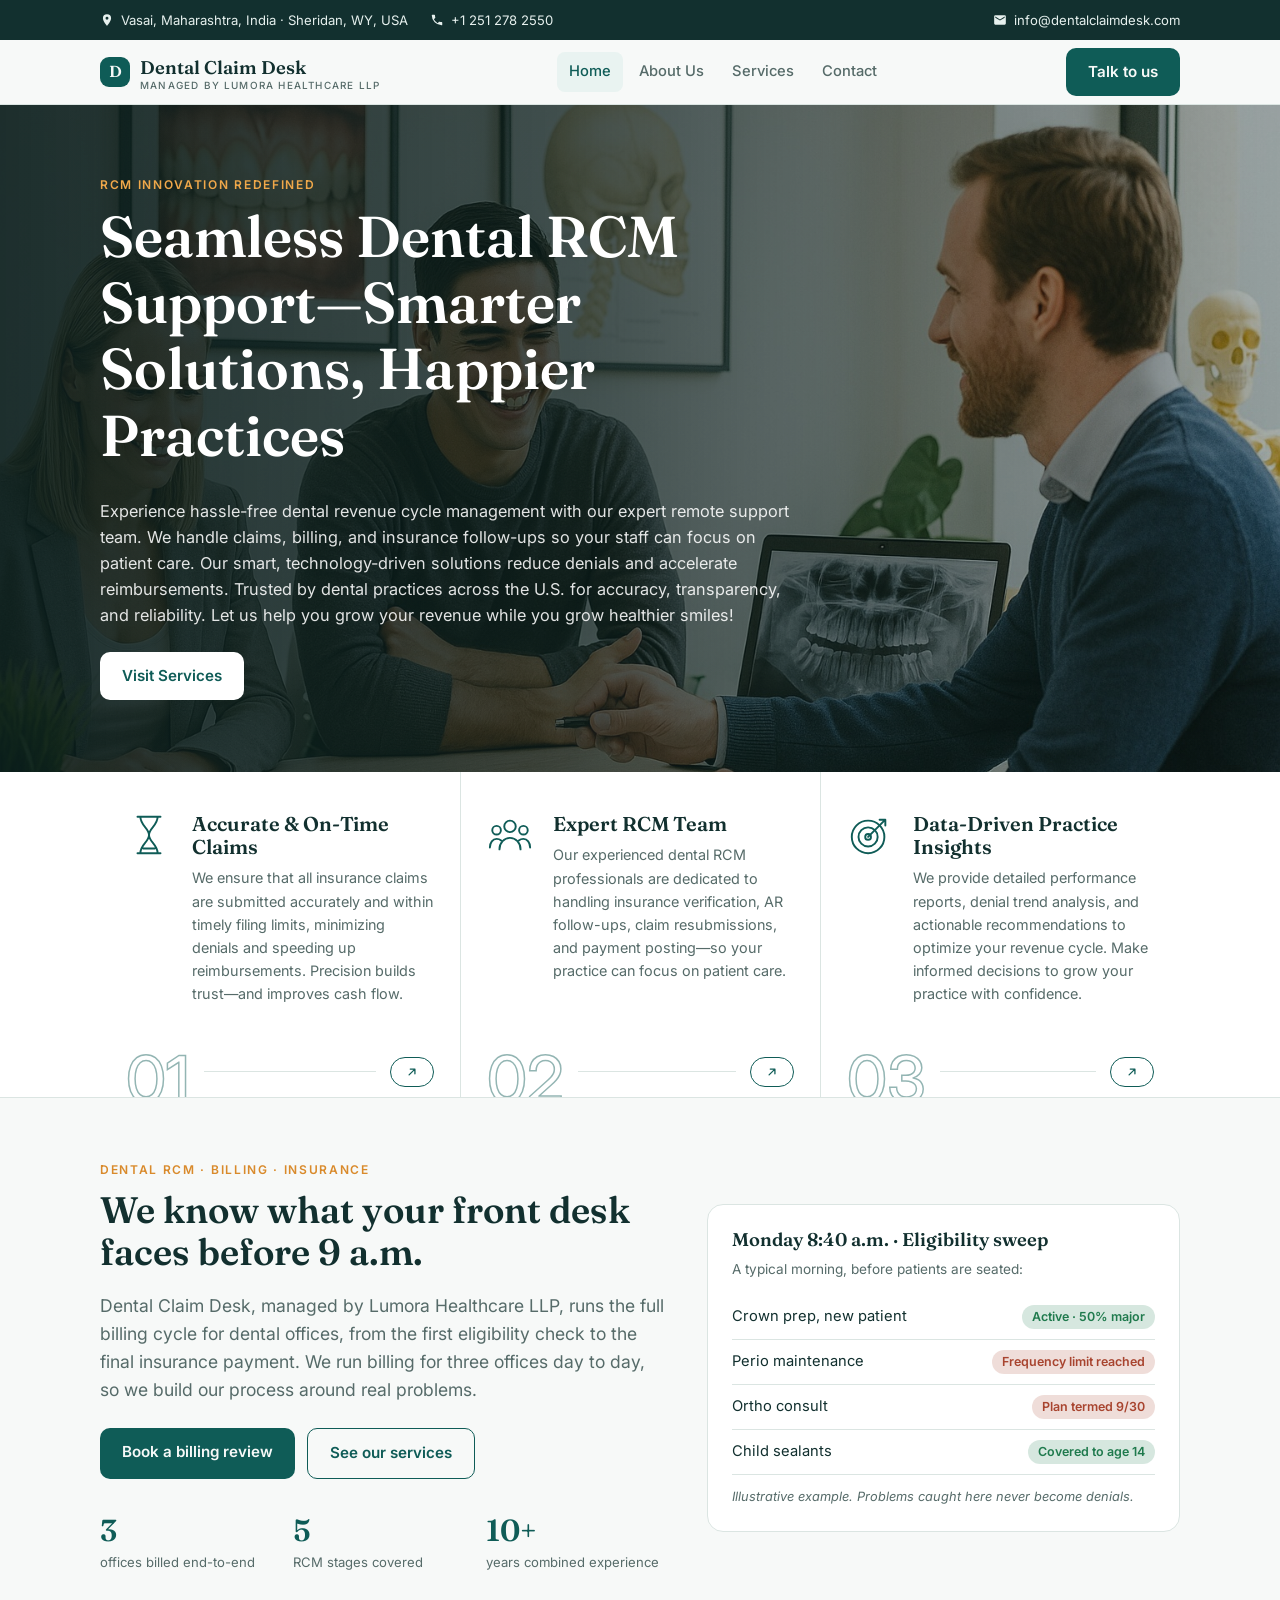
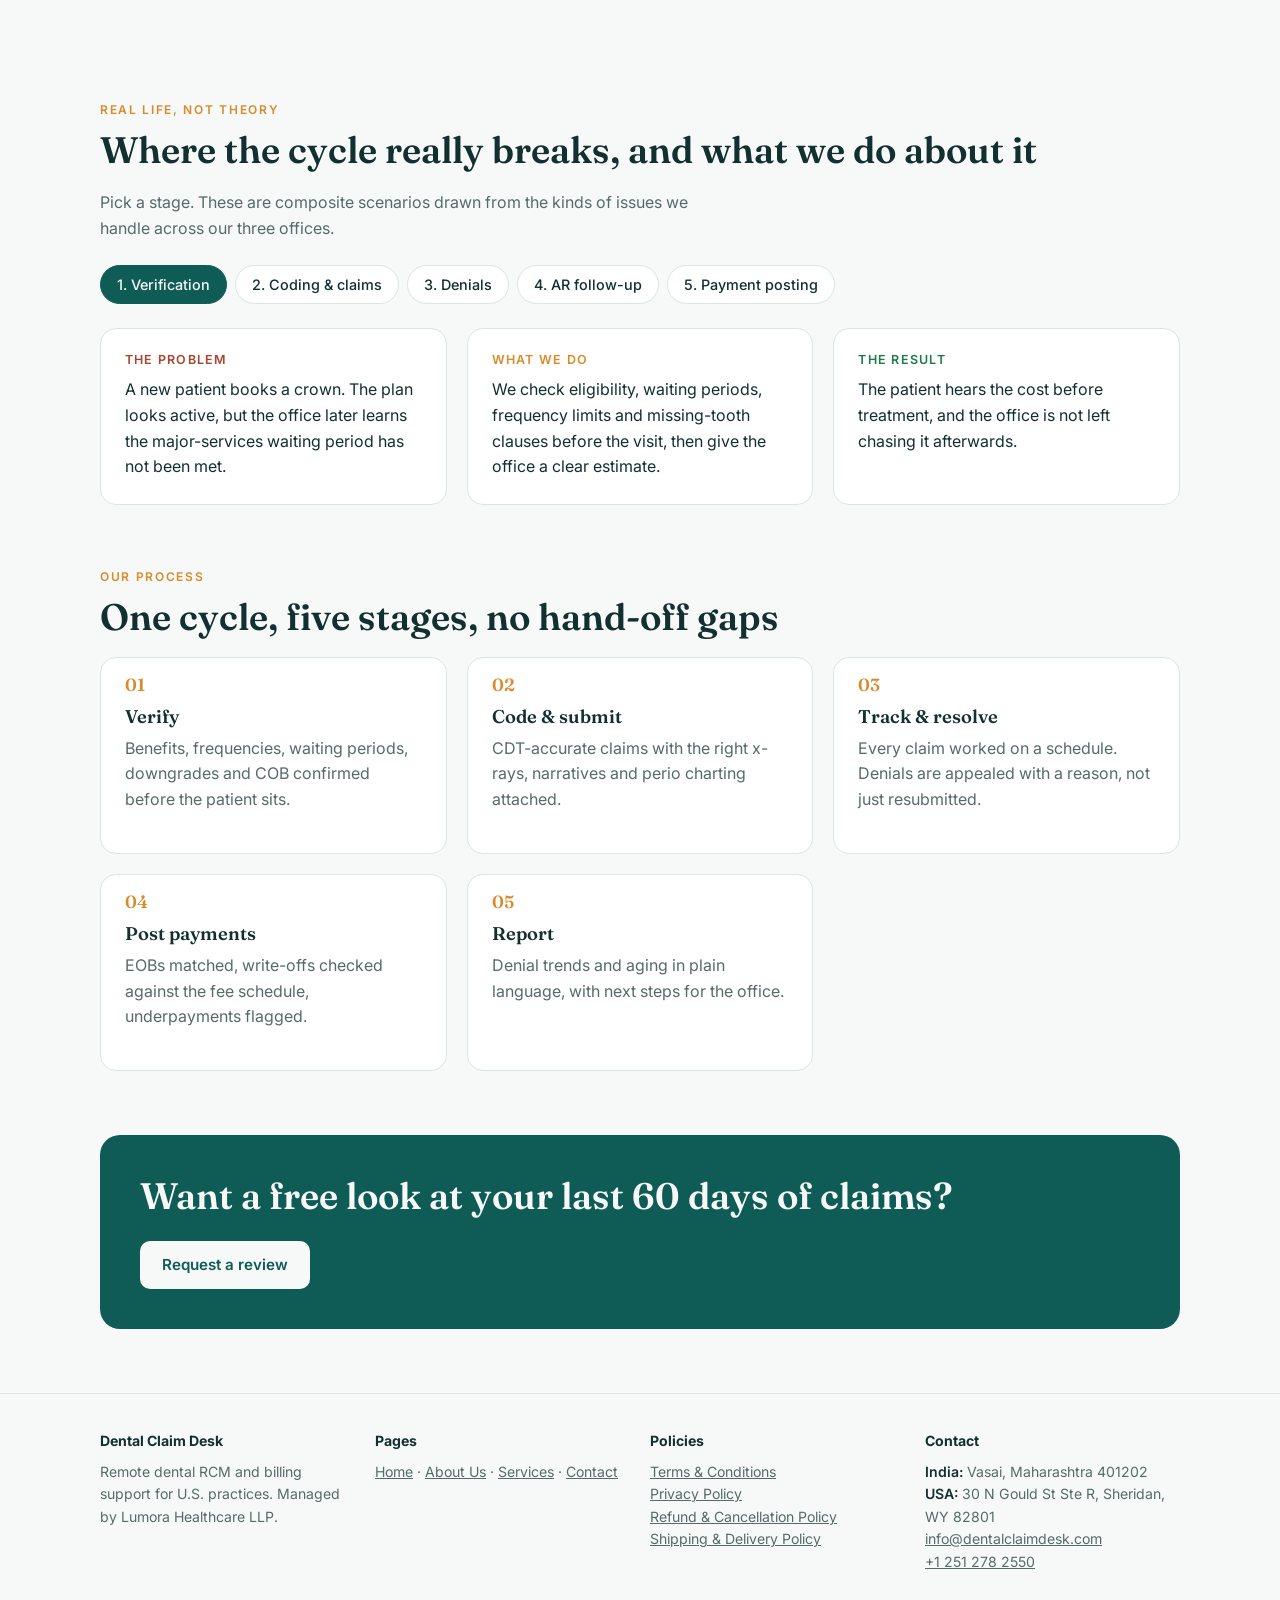
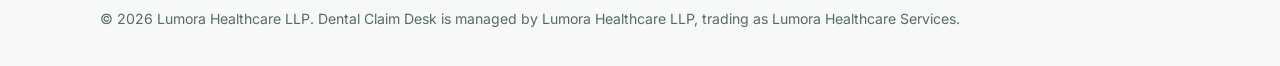
==== commit 3250de4f: "Dental claim desk managed by/for Lumora healthcare llc" ====
--- a/index.html
+++ b/index.html
@@ -3,8 +3,8 @@
 <head>
   <meta charset="utf-8">
   <meta name="viewport" content="width=device-width, initial-scale=1, viewport-fit=cover">
-  <title>Lumora Healthcare Services | Dental RCM &amp; Billing</title>
-  <meta name="description" content="Lumora Healthcare Services (formerly Dental Claim Desk), a trade name of Lumora Healthcare LLP, runs the full dental billing cycle: eligibility, claims, denials, AR follow-up, payment posting and reporting.">
+  <title>Dental Claim Desk | Dental RCM &amp; Billing</title>
+  <meta name="description" content="Dental Claim Desk, managed by Lumora Healthcare LLP, runs the full dental billing cycle: eligibility, claims, denials, AR follow-up, payment posting and reporting.">
   <link rel="preconnect" href="https://fonts.googleapis.com">
   <link rel="preconnect" href="https://fonts.gstatic.com" crossorigin>
   <link href="https://fonts.googleapis.com/css2?family=Fraunces:wght@500;600&family=Inter:wght@400;500;600&display=swap" rel="stylesheet">
@@ -24,7 +24,7 @@
 
 <header>
   <div class="w nav">
-    <a class="logo" href="index.html"><i aria-hidden="true">L</i><span>Lumora<small>Healthcare Services</small></span></a>
+    <a class="logo" href="index.html"><i aria-hidden="true">D</i><span>Dental Claim Desk<small>Managed by Lumora Healthcare LLP</small></span></a>
     <nav aria-label="Main"><a href="index.html" class="on" aria-current="page">Home</a><a href="about.html">About Us</a><a href="services.html">Services</a><a href="contact.html">Contact</a></nav>
     <a class="btn hide-s" href="contact.html">Talk to us</a>
   </div>
@@ -66,7 +66,7 @@
     <div>
       <span class="eyebrow">Dental RCM · Billing · Insurance</span>
       <h2>We know what your front desk faces before 9 a.m.</h2>
-      <p class="lead">Lumora Healthcare Services (formerly Dental Claim Desk) runs the full billing cycle for dental offices, from the first eligibility check to the final insurance payment. We run billing for three offices day to day, so we build our process around real problems.</p>
+      <p class="lead">Dental Claim Desk, managed by Lumora Healthcare LLP, runs the full billing cycle for dental offices, from the first eligibility check to the final insurance payment. We run billing for three offices day to day, so we build our process around real problems.</p>
       <div class="cta"><a class="btn" href="contact.html">Book a billing review</a><a class="btn o" href="services.html">See our services</a></div>
       <div class="stat">
         <div><b>3</b><span>offices billed end-to-end</span></div>
@@ -149,12 +149,12 @@
 
 <footer>
   <div class="w grid">
-    <div><b>Lumora Healthcare Services</b><p>Formerly Dental Claim Desk. Remote dental RCM and billing support for U.S. practices. A trade name of Lumora Healthcare LLP.</p></div>
+    <div><b>Dental Claim Desk</b><p>Remote dental RCM and billing support for U.S. practices. Managed by Lumora Healthcare LLP.</p></div>
     <div><b>Pages</b><p><a href="index.html">Home</a> · <a href="about.html">About Us</a> · <a href="services.html">Services</a> · <a href="contact.html">Contact</a></p></div>
     <div><b>Policies</b><p><a href="terms.html">Terms &amp; Conditions</a><br><a href="privacy.html">Privacy Policy</a><br><a href="refund-cancellation.html">Refund &amp; Cancellation Policy</a><br><a href="shipping-delivery.html">Shipping &amp; Delivery Policy</a></p></div>
     <div><b>Contact</b><p><strong>India:</strong> Vasai, Maharashtra 401202<br><strong>USA:</strong> 30 N Gould St Ste R, Sheridan, WY 82801<br><a href="mailto:info@dentalclaimdesk.com">info@dentalclaimdesk.com</a><br><a href="tel:+12512782550">+1 251 278 2550</a></p></div>
   </div>
-  <div class="w legal">&copy; <span data-year>2026</span> Lumora Healthcare LLP. Lumora Healthcare Services is a trade name of Lumora Healthcare LLP.</div>
+  <div class="w legal">&copy; <span data-year>2026</span> Lumora Healthcare LLP. Dental Claim Desk is managed by Lumora Healthcare LLP, trading as Lumora Healthcare Services.</div>
 </footer>
 
 <script src="assets/js/main.js"></script>
--- a/assets/css/style.css
+++ b/assets/css/style.css
@@ -272,29 +272,19 @@
    ========================================================================== */
 .team { display: grid; grid-template-columns: 1fr 1.5fr; gap: 40px; align-items: center; }
 .founders { display: grid; grid-template-columns: repeat(2, minmax(0, 1fr)); gap: 20px; }
-.founder { position: relative; padding: 0; overflow: hidden; text-align: center; }
-.founder:has(img[src*="/sample-"])::before {
-  content: "Sample photo";
-  position: absolute;
-  top: 12px; left: 12px;
-  padding: 4px 10px;
-  border-radius: 99px;
-  background: rgba(18, 48, 47, .85);
-  color: #fff;
-  font: 600 .7rem Inter, system-ui, sans-serif;
-  letter-spacing: .08em;
-  text-transform: uppercase;
-}
-.founder img {
-  display: block;
-  width: 100%;
-  height: auto;
-  aspect-ratio: 4 / 5;
-  object-fit: cover;
+.founder { padding: 32px 20px 28px; text-align: center; }
+.monogram {
+  display: grid;
+  place-items: center;
+  width: 96px; height: 96px;
+  margin: 0 auto 18px;
+  border-radius: 50%;
   background: var(--brand2);
-}
-.founder-info { padding: 16px 16px 20px; border-top: 1px solid var(--line); }
-.founder h3 { margin: 0 0 4px; }
+  color: var(--brand);
+  font: 600 2rem Fraunces, serif;
+  letter-spacing: .02em;
+}
+.founder h3 { margin: 0 0 6px; }
 .founder .role {
   font: 600 .72rem Inter, system-ui, sans-serif;
   letter-spacing: .12em;
@@ -306,7 +296,8 @@
 }
 @media (max-width: 420px) {
   .founders { gap: 12px; }
-  .founder-info { padding: 12px 8px 14px; }
+  .founder { padding: 24px 10px 20px; }
+  .monogram { width: 72px; height: 72px; font-size: 1.5rem; }
   .founder h3 { font-size: 1rem; }
 }
 .card p strong, footer strong { color: var(--ink); font-weight: 600; }
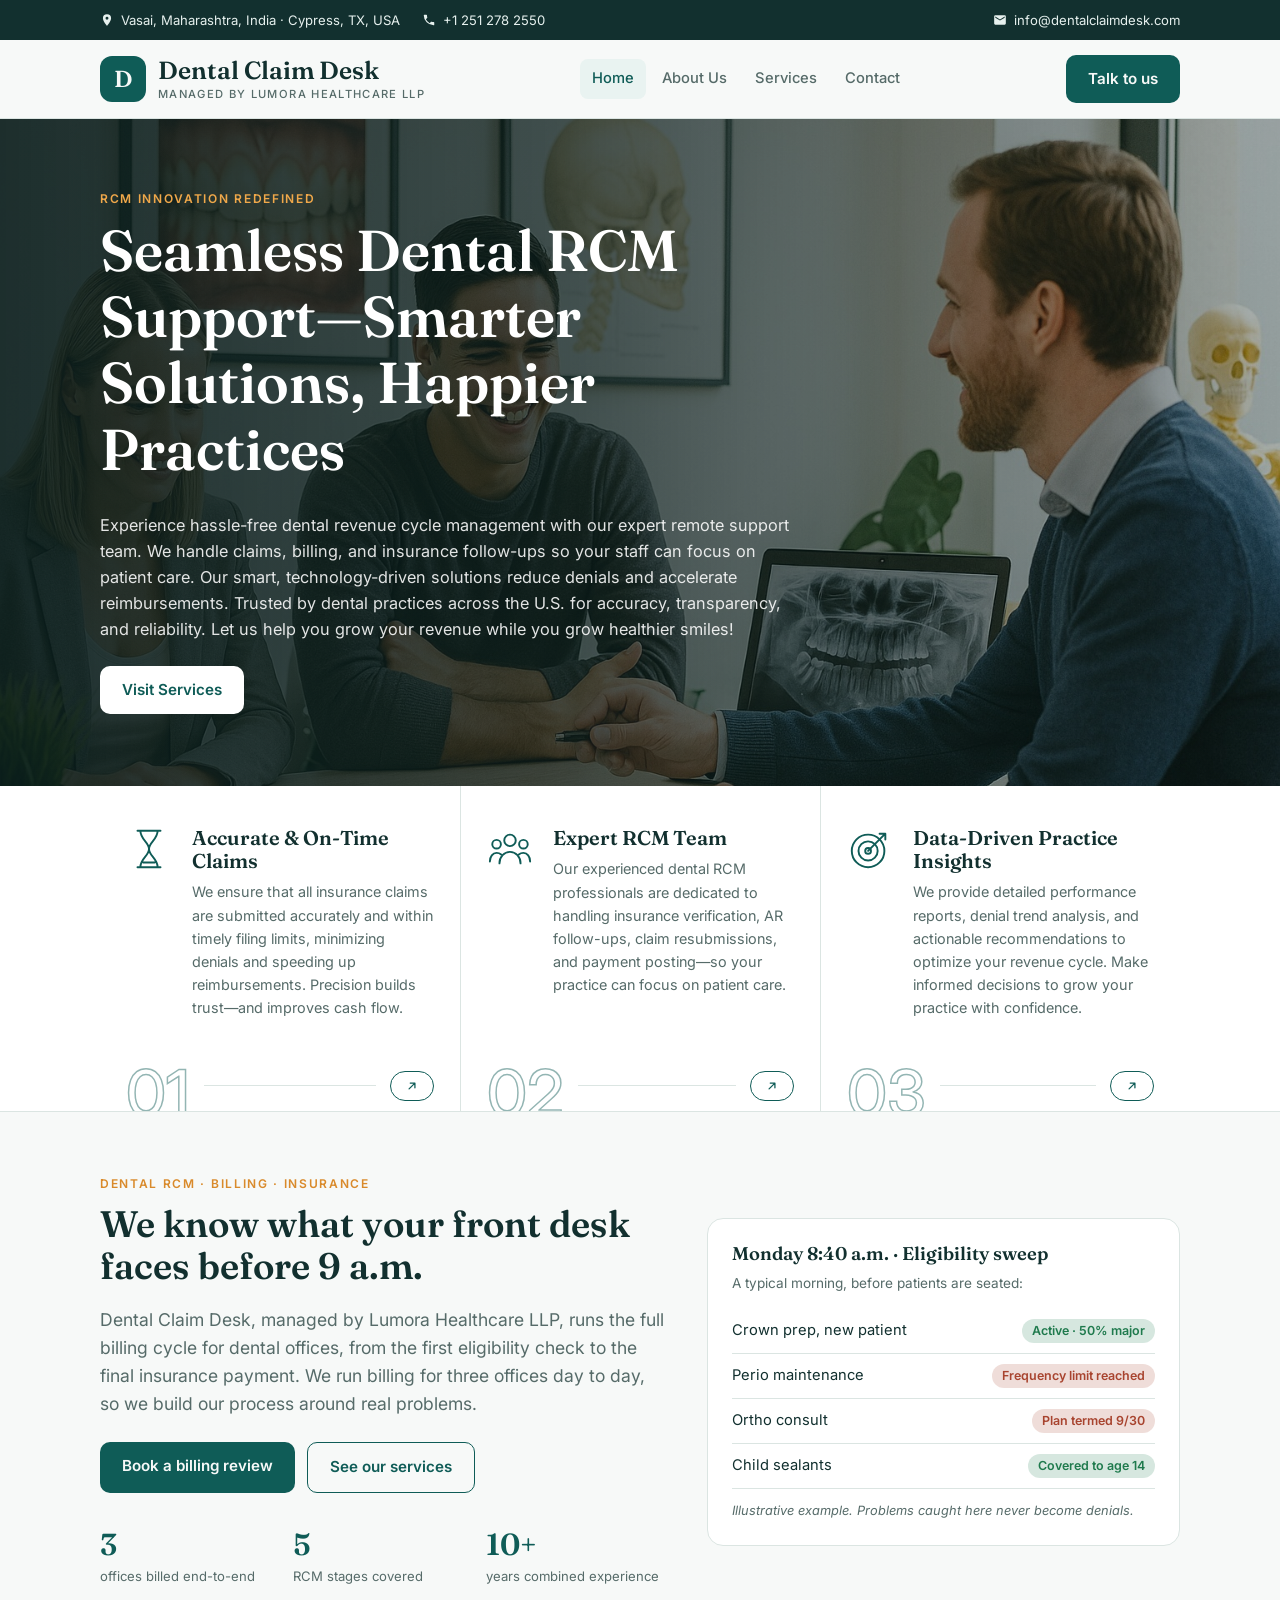
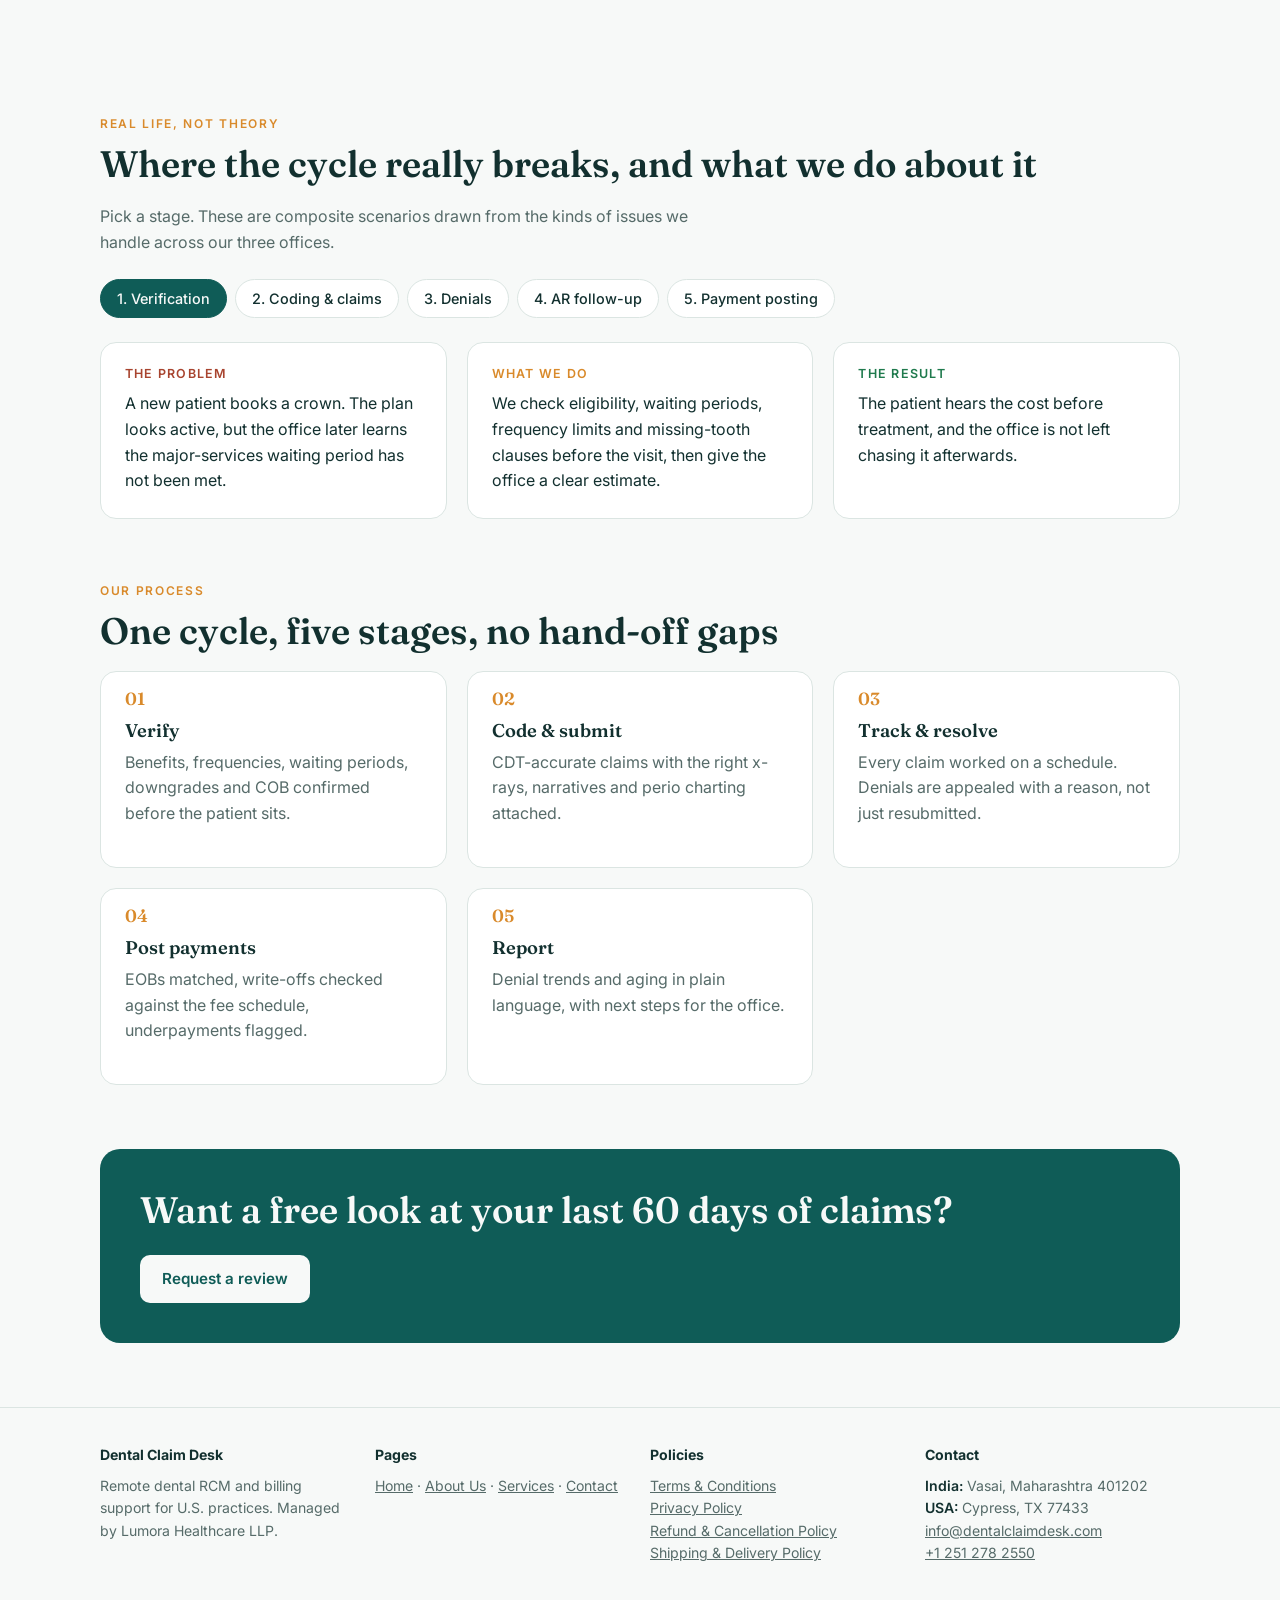
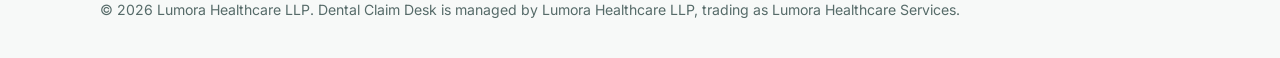
==== commit 9e12caad: "fixed surname and address" ====
--- a/index.html
+++ b/index.html
@@ -15,7 +15,7 @@
 <div class="topbar">
   <div class="w topbar-in">
     <div class="topbar-group">
-      <span class="topbar-item hide-s"><svg viewBox="0 0 24 24" aria-hidden="true"><path d="M12 2a7 7 0 0 0-7 7c0 5.25 7 13 7 13s7-7.75 7-13a7 7 0 0 0-7-7zm0 9.5A2.5 2.5 0 1 1 12 6.5a2.5 2.5 0 0 1 0 5z"/></svg>Vasai, Maharashtra, India · Sheridan, WY, USA</span>
+      <span class="topbar-item hide-s"><svg viewBox="0 0 24 24" aria-hidden="true"><path d="M12 2a7 7 0 0 0-7 7c0 5.25 7 13 7 13s7-7.75 7-13a7 7 0 0 0-7-7zm0 9.5A2.5 2.5 0 1 1 12 6.5a2.5 2.5 0 0 1 0 5z"/></svg>Vasai, Maharashtra, India · Cypress, TX, USA</span>
       <a class="topbar-item" href="tel:+12512782550"><svg viewBox="0 0 24 24" aria-hidden="true"><path d="M6.6 10.8a15.1 15.1 0 0 0 6.6 6.6l2.2-2.2a1 1 0 0 1 1-.25 11.4 11.4 0 0 0 3.6.57 1 1 0 0 1 1 1V20a1 1 0 0 1-1 1A17 17 0 0 1 3 4a1 1 0 0 1 1-1h3.5a1 1 0 0 1 1 1c0 1.25.2 2.45.57 3.57a1 1 0 0 1-.25 1z"/></svg>+1 251 278 2550</a>
     </div>
     <a class="topbar-item" href="mailto:info@dentalclaimdesk.com"><svg viewBox="0 0 24 24" aria-hidden="true"><path d="M20 4H4a2 2 0 0 0-2 2v12a2 2 0 0 0 2 2h16a2 2 0 0 0 2-2V6a2 2 0 0 0-2-2zm0 4-8 5-8-5V6l8 5 8-5z"/></svg>info@dentalclaimdesk.com</a>
@@ -152,7 +152,7 @@
     <div><b>Dental Claim Desk</b><p>Remote dental RCM and billing support for U.S. practices. Managed by Lumora Healthcare LLP.</p></div>
     <div><b>Pages</b><p><a href="index.html">Home</a> · <a href="about.html">About Us</a> · <a href="services.html">Services</a> · <a href="contact.html">Contact</a></p></div>
     <div><b>Policies</b><p><a href="terms.html">Terms &amp; Conditions</a><br><a href="privacy.html">Privacy Policy</a><br><a href="refund-cancellation.html">Refund &amp; Cancellation Policy</a><br><a href="shipping-delivery.html">Shipping &amp; Delivery Policy</a></p></div>
-    <div><b>Contact</b><p><strong>India:</strong> Vasai, Maharashtra 401202<br><strong>USA:</strong> 30 N Gould St Ste R, Sheridan, WY 82801<br><a href="mailto:info@dentalclaimdesk.com">info@dentalclaimdesk.com</a><br><a href="tel:+12512782550">+1 251 278 2550</a></p></div>
+    <div><b>Contact</b><p><strong>India:</strong> Vasai, Maharashtra 401202<br><strong>USA:</strong> Cypress, TX 77433<br><a href="mailto:info@dentalclaimdesk.com">info@dentalclaimdesk.com</a><br><a href="tel:+12512782550">+1 251 278 2550</a></p></div>
   </div>
   <div class="w legal">&copy; <span data-year>2026</span> Lumora Healthcare LLP. Dental Claim Desk is managed by Lumora Healthcare LLP, trading as Lumora Healthcare Services.</div>
 </footer>
--- a/assets/css/style.css
+++ b/assets/css/style.css
@@ -87,24 +87,25 @@
   backdrop-filter: blur(8px);
   border-bottom: 1px solid var(--line);
 }
-.nav { display: flex; align-items: center; justify-content: space-between; gap: 12px; height: 64px; }
-.logo { display: flex; align-items: center; gap: 10px; font-family: Fraunces, serif; font-weight: 600; font-size: 1.15rem; text-decoration: none; }
+.nav { display: flex; align-items: center; justify-content: space-between; gap: 12px; height: 78px; }
+.logo { display: flex; align-items: center; gap: 12px; font-family: Fraunces, serif; font-weight: 600; font-size: 1.55rem; line-height: 1.1; text-decoration: none; }
 .logo i {
-  width: 30px; height: 30px;
-  border-radius: 9px;
+  flex: none;
+  width: 46px; height: 46px;
+  border-radius: 12px;
   background: var(--brand);
   display: grid; place-items: center;
   color: var(--bg);
   font-style: normal;
-  font-size: 1rem;
+  font-size: 1.45rem;
 }
 .logo small {
   display: block;
-  font: 500 .62rem Inter, system-ui, sans-serif;
+  font: 500 .7rem Inter, system-ui, sans-serif;
   letter-spacing: .12em;
   color: var(--mute);
   text-transform: uppercase;
-  margin-top: -3px;
+  margin-top: 3px;
 }
 nav { display: flex; gap: 4px; overflow-x: auto; }
 nav a {
@@ -119,6 +120,9 @@
 nav a.on, nav a:hover { color: var(--brand); background: var(--brand2); }
 @media (max-width: 560px) {
   .nav { flex-wrap: wrap; height: auto; padding-top: 10px; padding-bottom: 8px; row-gap: 6px; }
+  .logo { font-size: 1.3rem; gap: 10px; }
+  .logo i { width: 40px; height: 40px; font-size: 1.25rem; }
+  .logo small { font-size: .62rem; }
   nav { width: 100%; margin: 0 -12px; }
 }
 
@@ -413,3 +417,13 @@
   border-width: 0 1.8px 1.8px 0;
   transform: rotate(45deg);
 }
+
+/* ==========================================================================
+   Contact form: spam trap and send status
+   ========================================================================== */
+.hp { position: absolute; left: -9999px; width: 1px; height: 1px; overflow: hidden; }
+.form-status { margin: 14px 0 0; font-size: .92rem; font-weight: 500; }
+.form-status:empty { display: none; }
+.form-status.ok { color: var(--good); }
+.form-status.err { color: var(--bad); }
+.btn:disabled { opacity: .7; cursor: wait; }
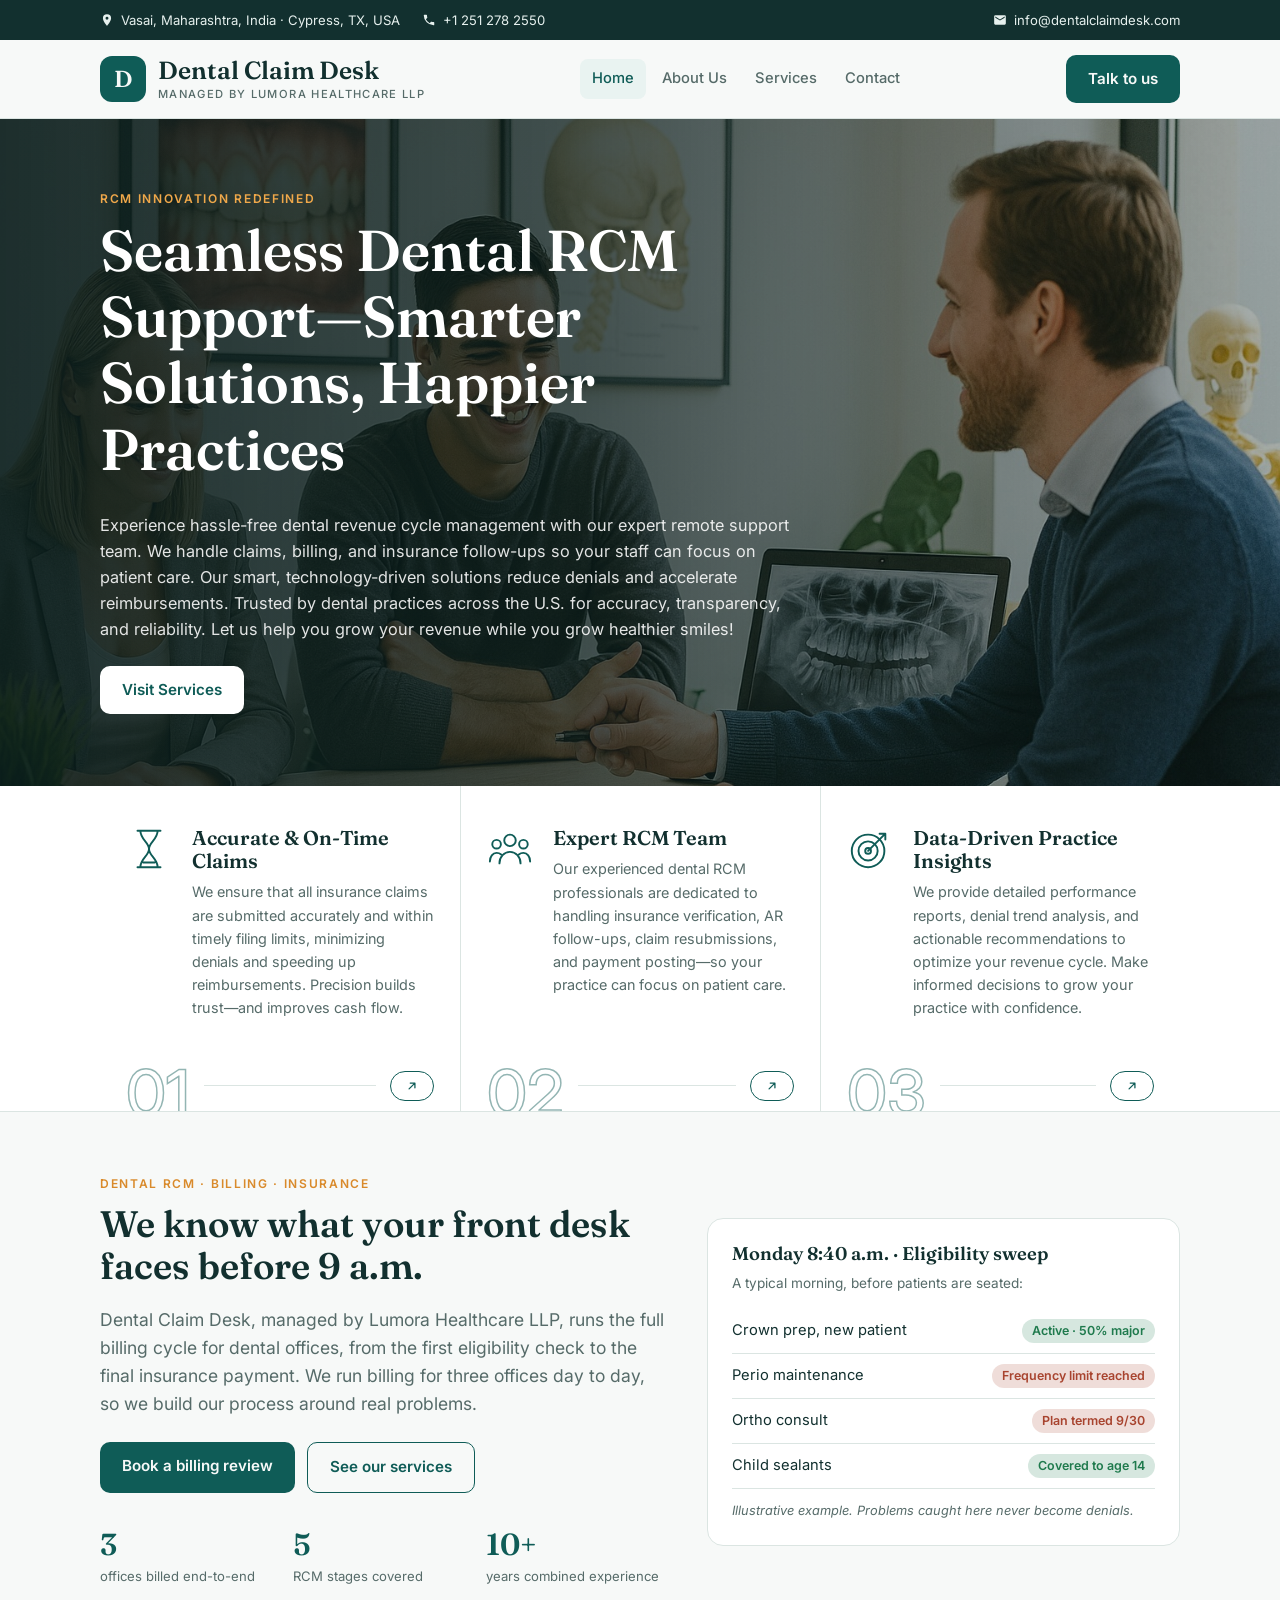
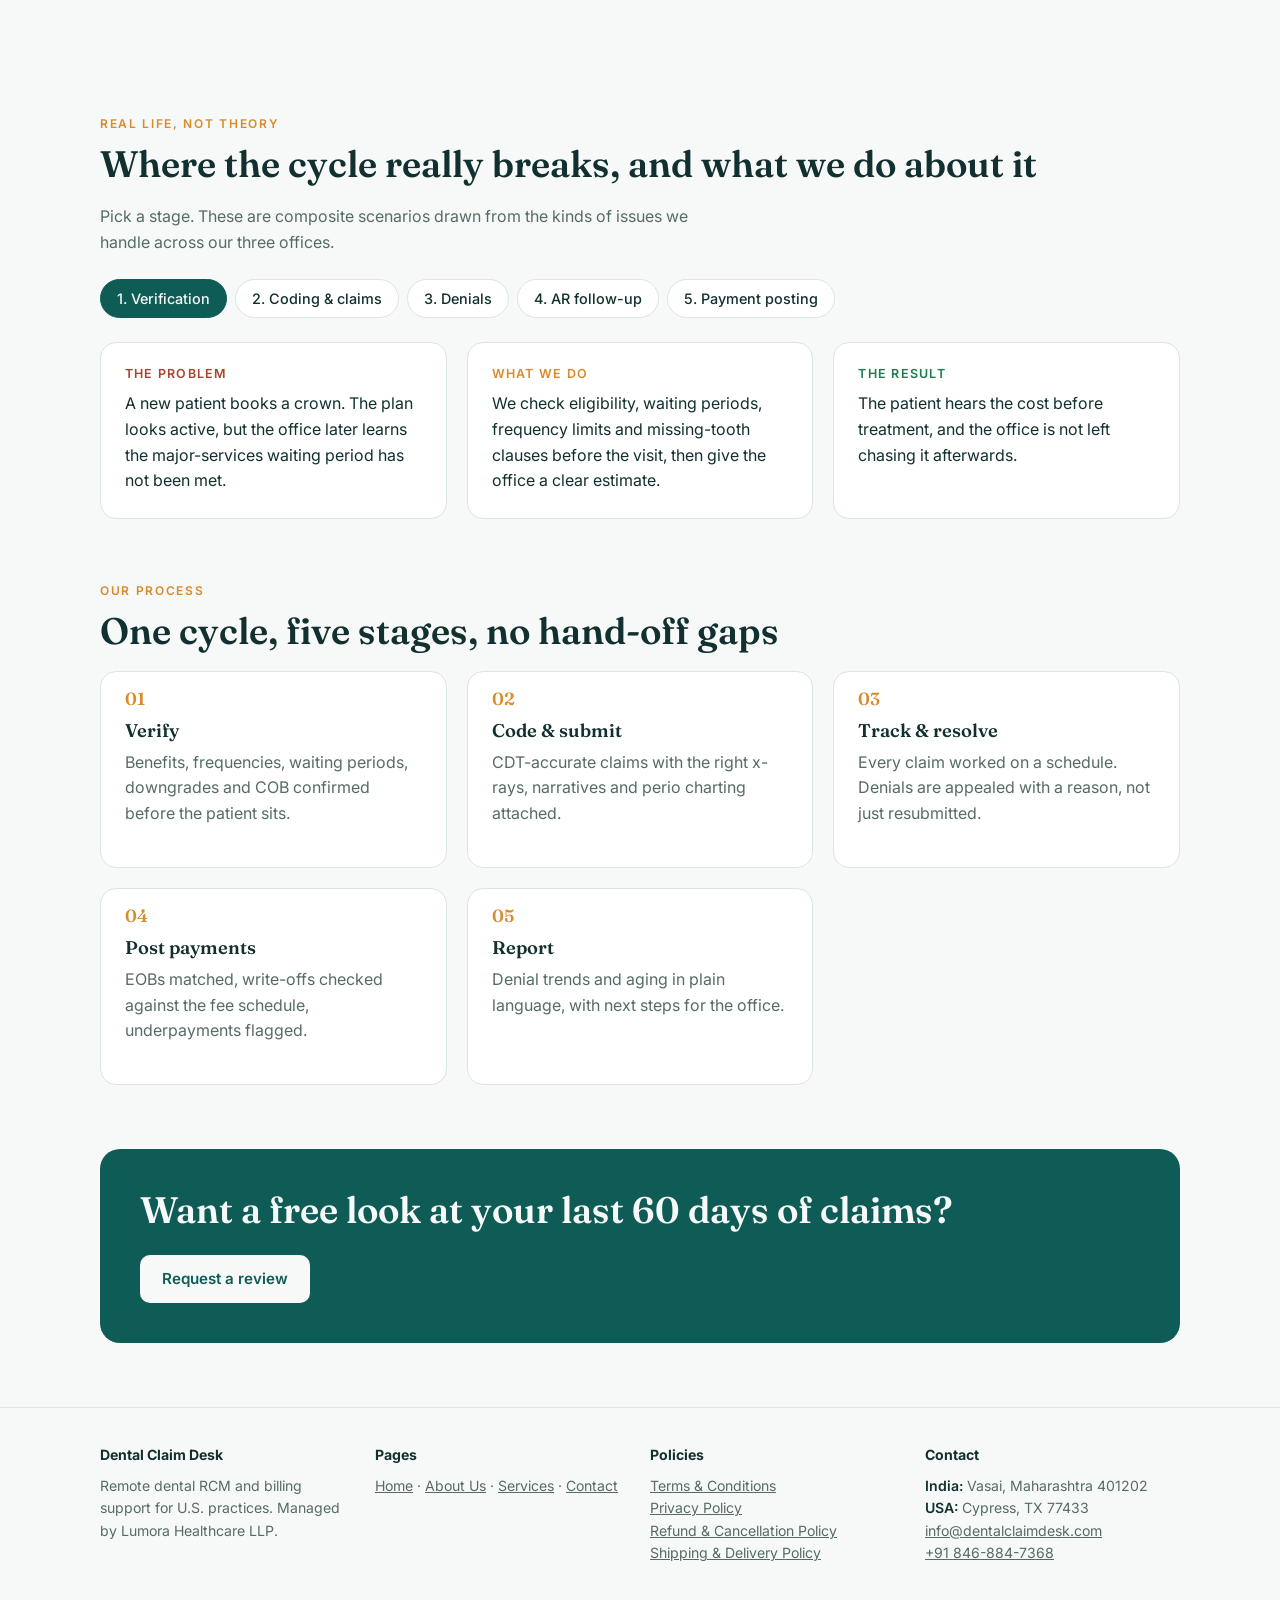
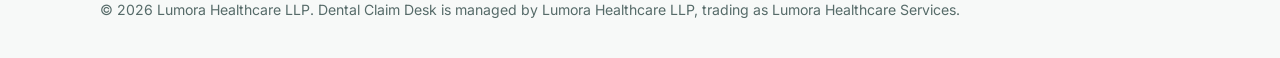
==== commit 752bcb8b: "replaced mobile number" ====
--- a/index.html
+++ b/index.html
@@ -152,7 +152,7 @@
     <div><b>Dental Claim Desk</b><p>Remote dental RCM and billing support for U.S. practices. Managed by Lumora Healthcare LLP.</p></div>
     <div><b>Pages</b><p><a href="index.html">Home</a> · <a href="about.html">About Us</a> · <a href="services.html">Services</a> · <a href="contact.html">Contact</a></p></div>
     <div><b>Policies</b><p><a href="terms.html">Terms &amp; Conditions</a><br><a href="privacy.html">Privacy Policy</a><br><a href="refund-cancellation.html">Refund &amp; Cancellation Policy</a><br><a href="shipping-delivery.html">Shipping &amp; Delivery Policy</a></p></div>
-    <div><b>Contact</b><p><strong>India:</strong> Vasai, Maharashtra 401202<br><strong>USA:</strong> Cypress, TX 77433<br><a href="mailto:info@dentalclaimdesk.com">info@dentalclaimdesk.com</a><br><a href="tel:+12512782550">+1 251 278 2550</a></p></div>
+    <div><b>Contact</b><p><strong>India:</strong> Vasai, Maharashtra 401202<br><strong>USA:</strong> Cypress, TX 77433<br><a href="mailto:info@dentalclaimdesk.com">info@dentalclaimdesk.com</a><br><a href="tel:+918468847368">+91 846-884-7368</a></p></div>
   </div>
   <div class="w legal">&copy; <span data-year>2026</span> Lumora Healthcare LLP. Dental Claim Desk is managed by Lumora Healthcare LLP, trading as Lumora Healthcare Services.</div>
 </footer>
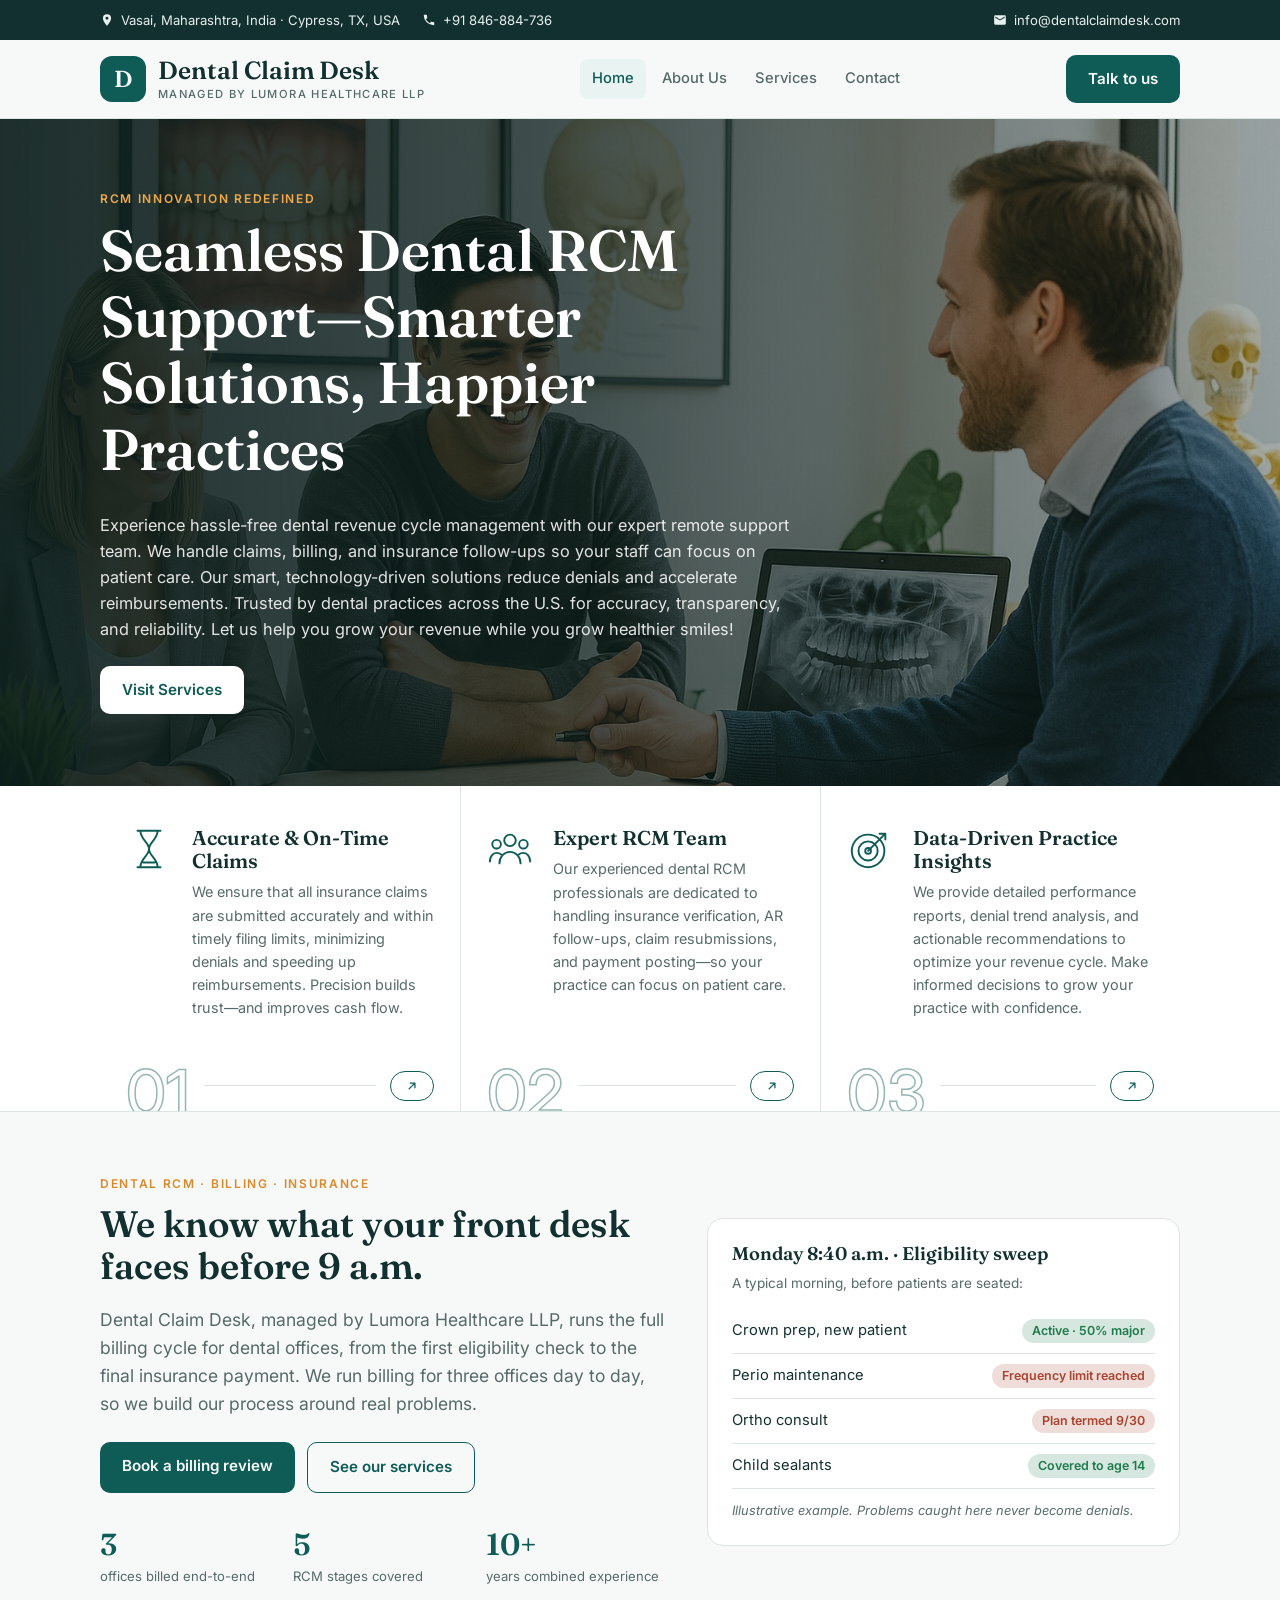
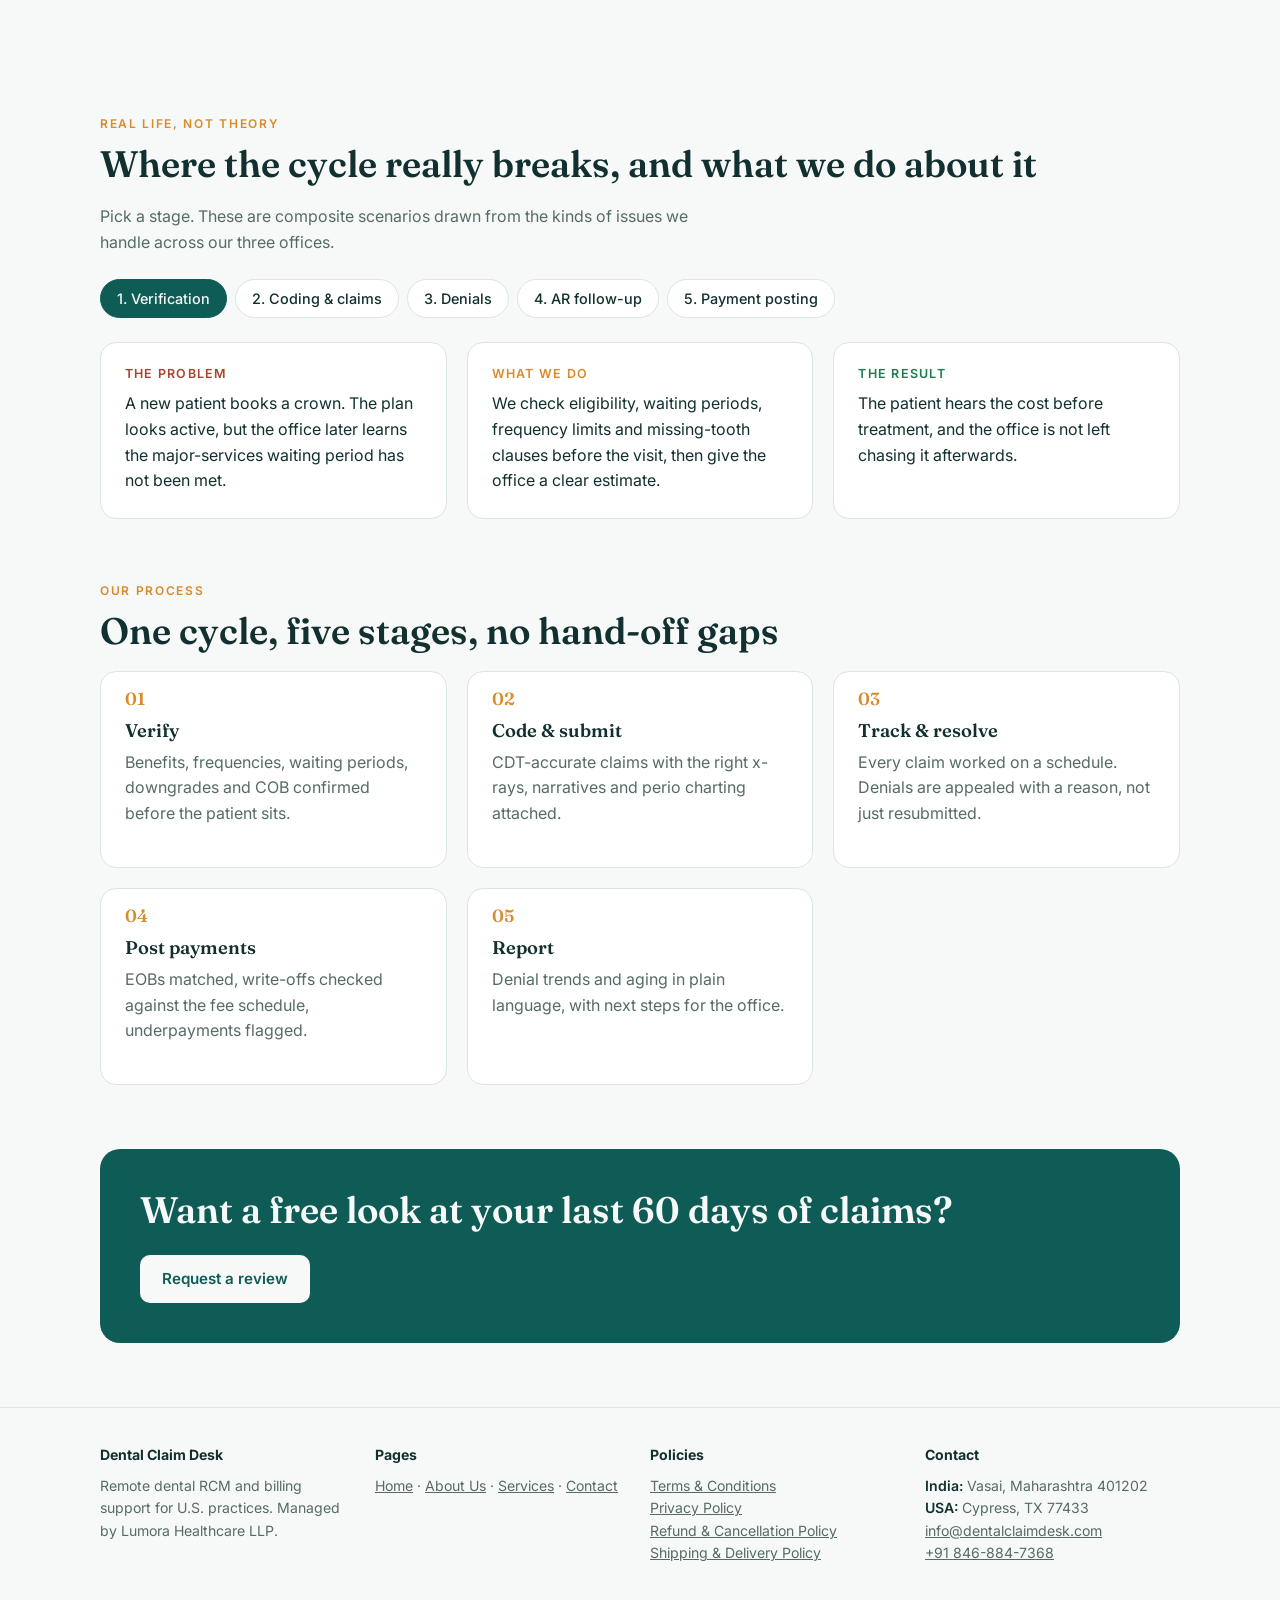
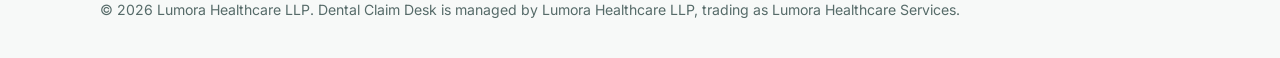
==== commit ad298257: "replaced mobile number header as well" ====
--- a/index.html
+++ b/index.html
@@ -16,7 +16,7 @@
   <div class="w topbar-in">
     <div class="topbar-group">
       <span class="topbar-item hide-s"><svg viewBox="0 0 24 24" aria-hidden="true"><path d="M12 2a7 7 0 0 0-7 7c0 5.25 7 13 7 13s7-7.75 7-13a7 7 0 0 0-7-7zm0 9.5A2.5 2.5 0 1 1 12 6.5a2.5 2.5 0 0 1 0 5z"/></svg>Vasai, Maharashtra, India · Cypress, TX, USA</span>
-      <a class="topbar-item" href="tel:+12512782550"><svg viewBox="0 0 24 24" aria-hidden="true"><path d="M6.6 10.8a15.1 15.1 0 0 0 6.6 6.6l2.2-2.2a1 1 0 0 1 1-.25 11.4 11.4 0 0 0 3.6.57 1 1 0 0 1 1 1V20a1 1 0 0 1-1 1A17 17 0 0 1 3 4a1 1 0 0 1 1-1h3.5a1 1 0 0 1 1 1c0 1.25.2 2.45.57 3.57a1 1 0 0 1-.25 1z"/></svg>+1 251 278 2550</a>
+      <a class="topbar-item" href="tel:+12512782550"><svg viewBox="0 0 24 24" aria-hidden="true"><path d="M6.6 10.8a15.1 15.1 0 0 0 6.6 6.6l2.2-2.2a1 1 0 0 1 1-.25 11.4 11.4 0 0 0 3.6.57 1 1 0 0 1 1 1V20a1 1 0 0 1-1 1A17 17 0 0 1 3 4a1 1 0 0 1 1-1h3.5a1 1 0 0 1 1 1c0 1.25.2 2.45.57 3.57a1 1 0 0 1-.25 1z"/></svg>+91 846-884-736</a>
     </div>
     <a class="topbar-item" href="mailto:info@dentalclaimdesk.com"><svg viewBox="0 0 24 24" aria-hidden="true"><path d="M20 4H4a2 2 0 0 0-2 2v12a2 2 0 0 0 2 2h16a2 2 0 0 0 2-2V6a2 2 0 0 0-2-2zm0 4-8 5-8-5V6l8 5 8-5z"/></svg>info@dentalclaimdesk.com</a>
   </div>
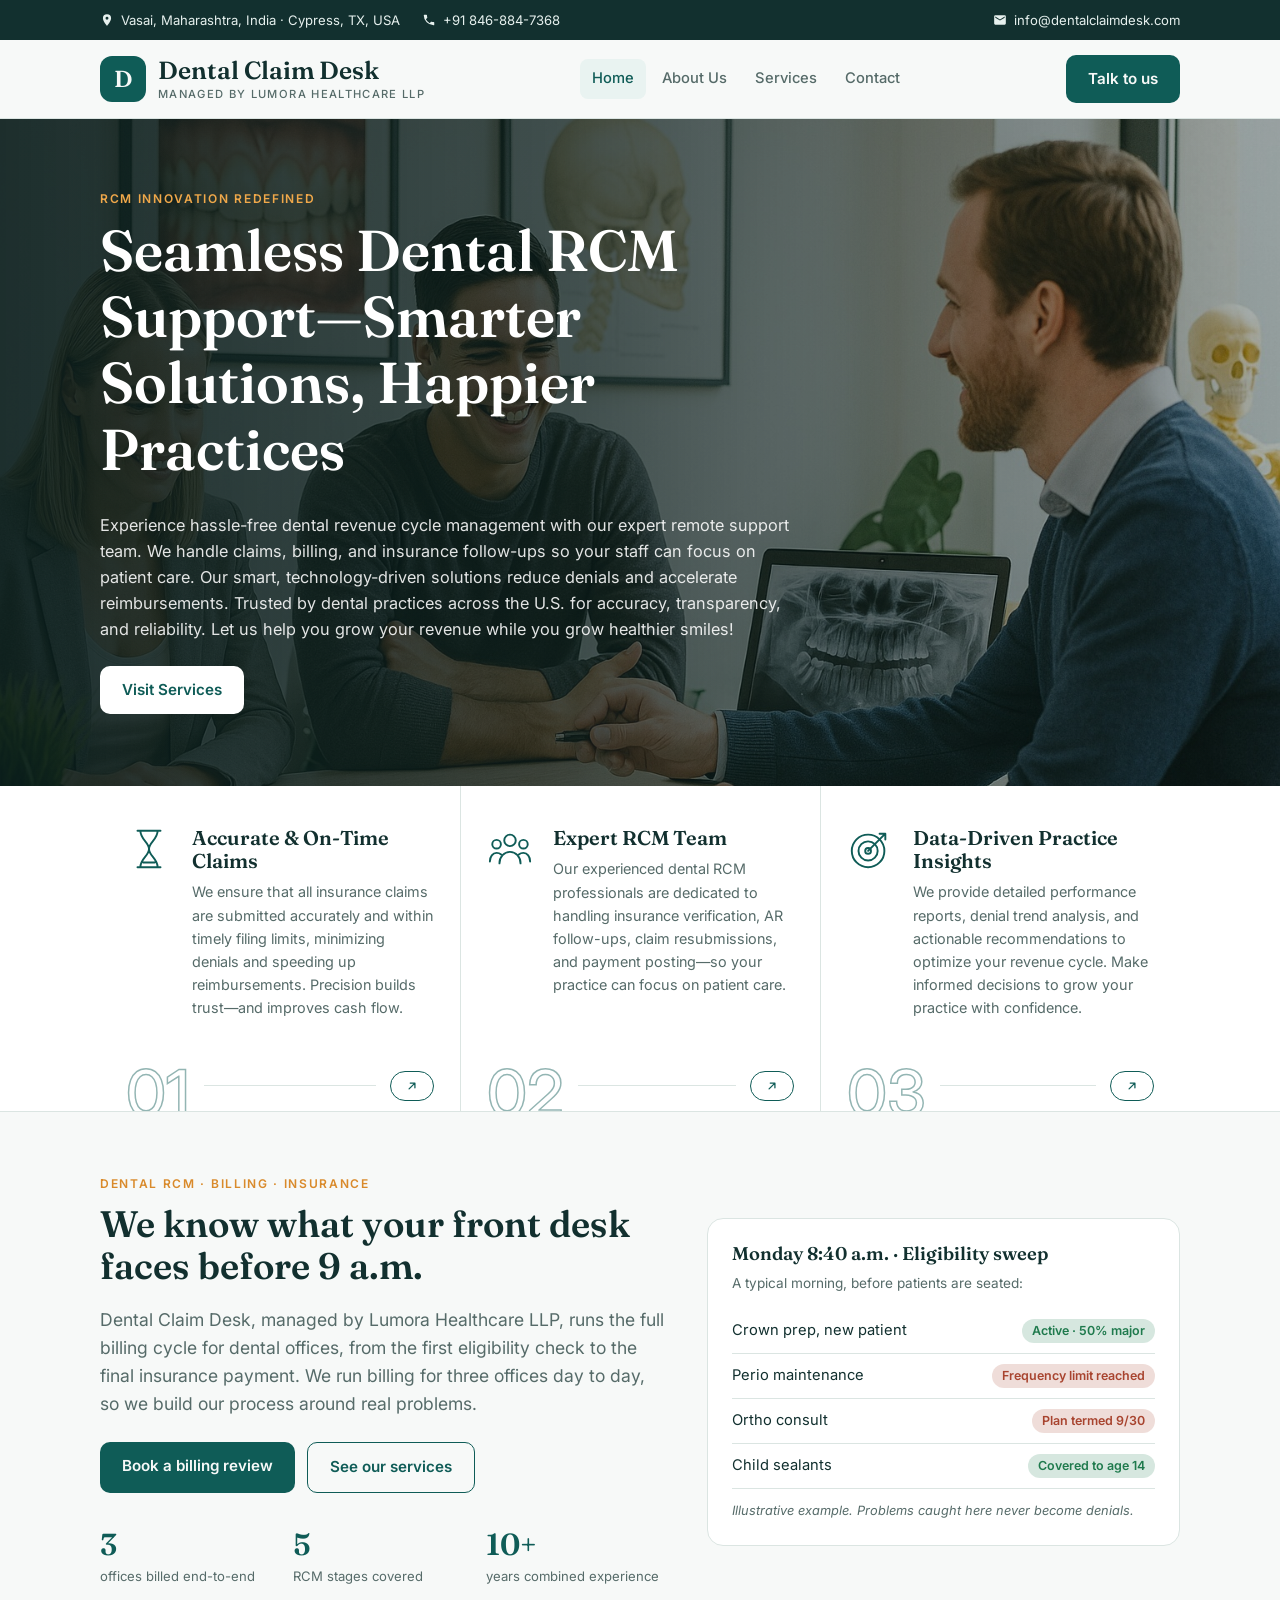
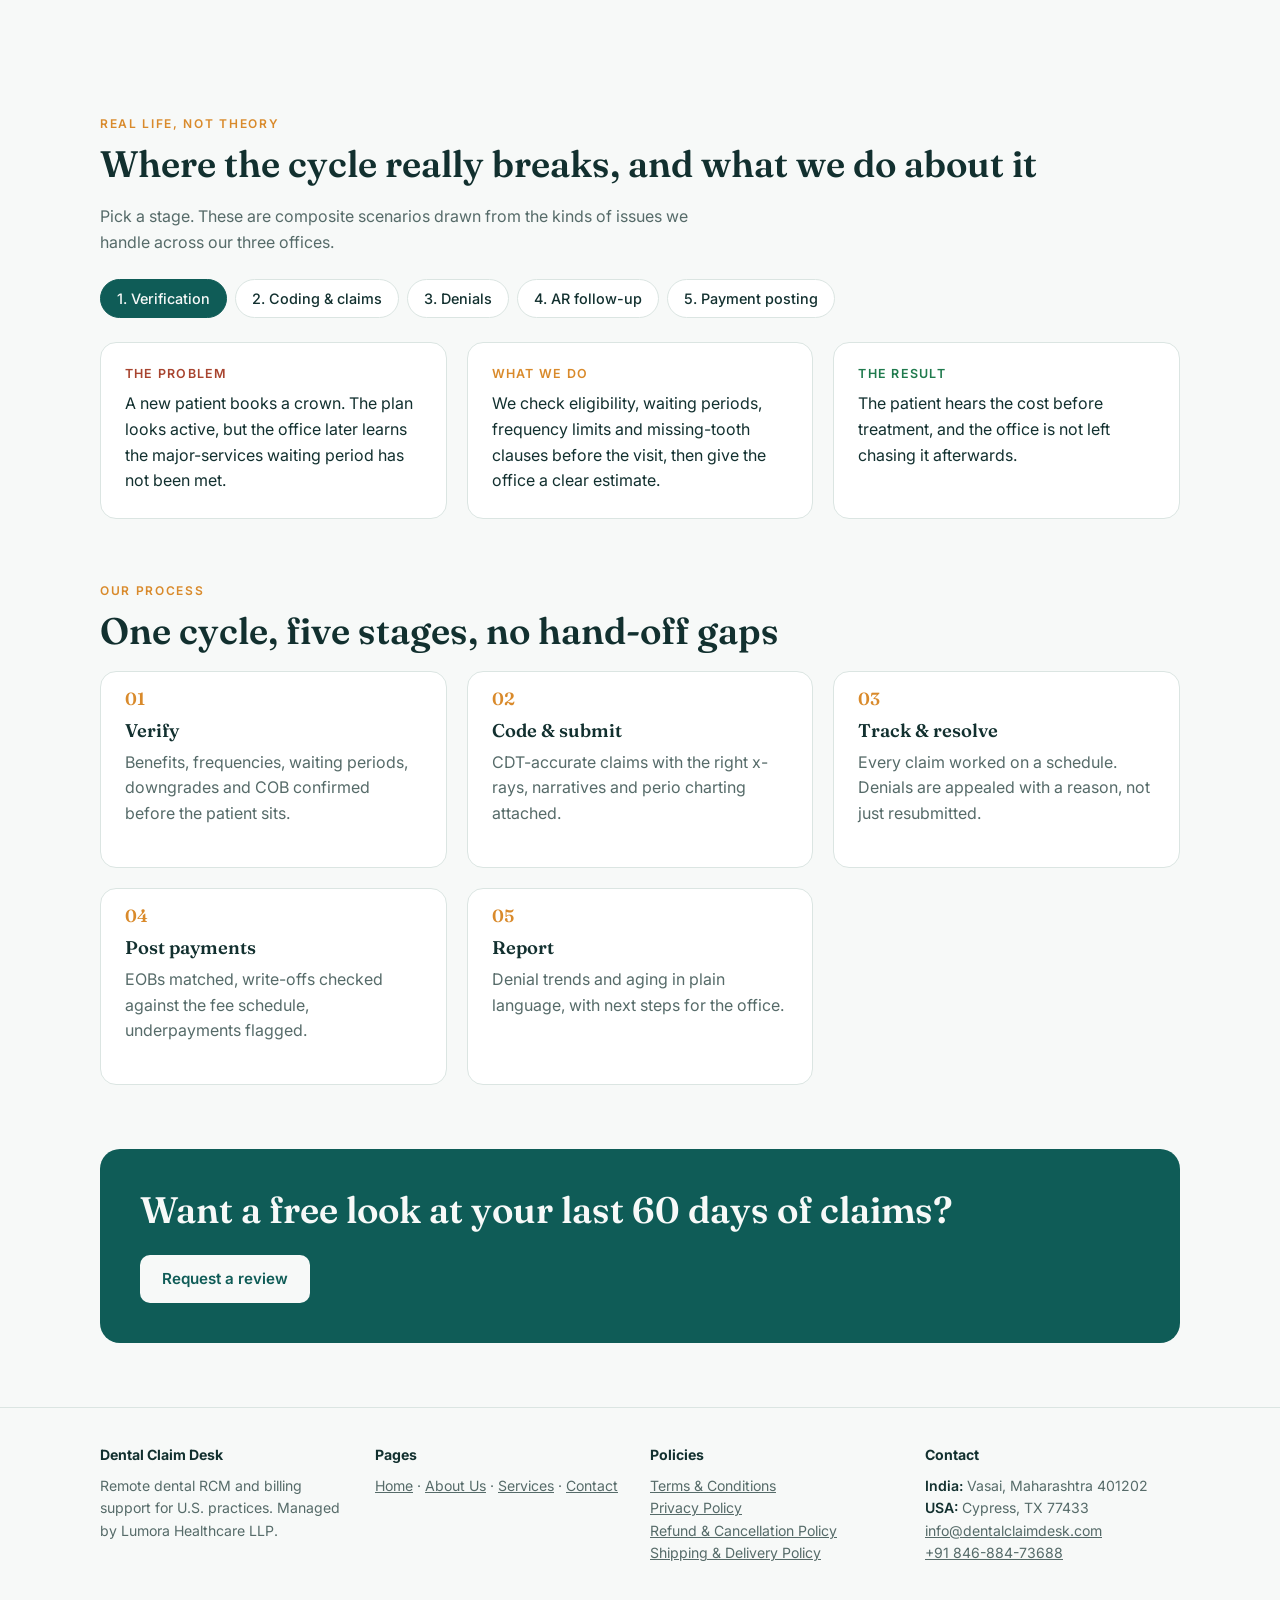
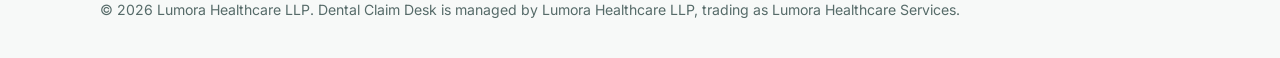
==== commit d623e7b5: "fixed mobile number" ====
--- a/index.html
+++ b/index.html
@@ -16,7 +16,7 @@
   <div class="w topbar-in">
     <div class="topbar-group">
       <span class="topbar-item hide-s"><svg viewBox="0 0 24 24" aria-hidden="true"><path d="M12 2a7 7 0 0 0-7 7c0 5.25 7 13 7 13s7-7.75 7-13a7 7 0 0 0-7-7zm0 9.5A2.5 2.5 0 1 1 12 6.5a2.5 2.5 0 0 1 0 5z"/></svg>Vasai, Maharashtra, India · Cypress, TX, USA</span>
-      <a class="topbar-item" href="tel:+12512782550"><svg viewBox="0 0 24 24" aria-hidden="true"><path d="M6.6 10.8a15.1 15.1 0 0 0 6.6 6.6l2.2-2.2a1 1 0 0 1 1-.25 11.4 11.4 0 0 0 3.6.57 1 1 0 0 1 1 1V20a1 1 0 0 1-1 1A17 17 0 0 1 3 4a1 1 0 0 1 1-1h3.5a1 1 0 0 1 1 1c0 1.25.2 2.45.57 3.57a1 1 0 0 1-.25 1z"/></svg>+91 846-884-736</a>
+      <a class="topbar-item" href="tel:+12512782550"><svg viewBox="0 0 24 24" aria-hidden="true"><path d="M6.6 10.8a15.1 15.1 0 0 0 6.6 6.6l2.2-2.2a1 1 0 0 1 1-.25 11.4 11.4 0 0 0 3.6.57 1 1 0 0 1 1 1V20a1 1 0 0 1-1 1A17 17 0 0 1 3 4a1 1 0 0 1 1-1h3.5a1 1 0 0 1 1 1c0 1.25.2 2.45.57 3.57a1 1 0 0 1-.25 1z"/></svg>+91 846-884-7368</a>
     </div>
     <a class="topbar-item" href="mailto:info@dentalclaimdesk.com"><svg viewBox="0 0 24 24" aria-hidden="true"><path d="M20 4H4a2 2 0 0 0-2 2v12a2 2 0 0 0 2 2h16a2 2 0 0 0 2-2V6a2 2 0 0 0-2-2zm0 4-8 5-8-5V6l8 5 8-5z"/></svg>info@dentalclaimdesk.com</a>
   </div>
@@ -152,7 +152,7 @@
     <div><b>Dental Claim Desk</b><p>Remote dental RCM and billing support for U.S. practices. Managed by Lumora Healthcare LLP.</p></div>
     <div><b>Pages</b><p><a href="index.html">Home</a> · <a href="about.html">About Us</a> · <a href="services.html">Services</a> · <a href="contact.html">Contact</a></p></div>
     <div><b>Policies</b><p><a href="terms.html">Terms &amp; Conditions</a><br><a href="privacy.html">Privacy Policy</a><br><a href="refund-cancellation.html">Refund &amp; Cancellation Policy</a><br><a href="shipping-delivery.html">Shipping &amp; Delivery Policy</a></p></div>
-    <div><b>Contact</b><p><strong>India:</strong> Vasai, Maharashtra 401202<br><strong>USA:</strong> Cypress, TX 77433<br><a href="mailto:info@dentalclaimdesk.com">info@dentalclaimdesk.com</a><br><a href="tel:+918468847368">+91 846-884-7368</a></p></div>
+    <div><b>Contact</b><p><strong>India:</strong> Vasai, Maharashtra 401202<br><strong>USA:</strong> Cypress, TX 77433<br><a href="mailto:info@dentalclaimdesk.com">info@dentalclaimdesk.com</a><br><a href="tel:+918468847368">+91 846-884-73688</a></p></div>
   </div>
   <div class="w legal">&copy; <span data-year>2026</span> Lumora Healthcare LLP. Dental Claim Desk is managed by Lumora Healthcare LLP, trading as Lumora Healthcare Services.</div>
 </footer>
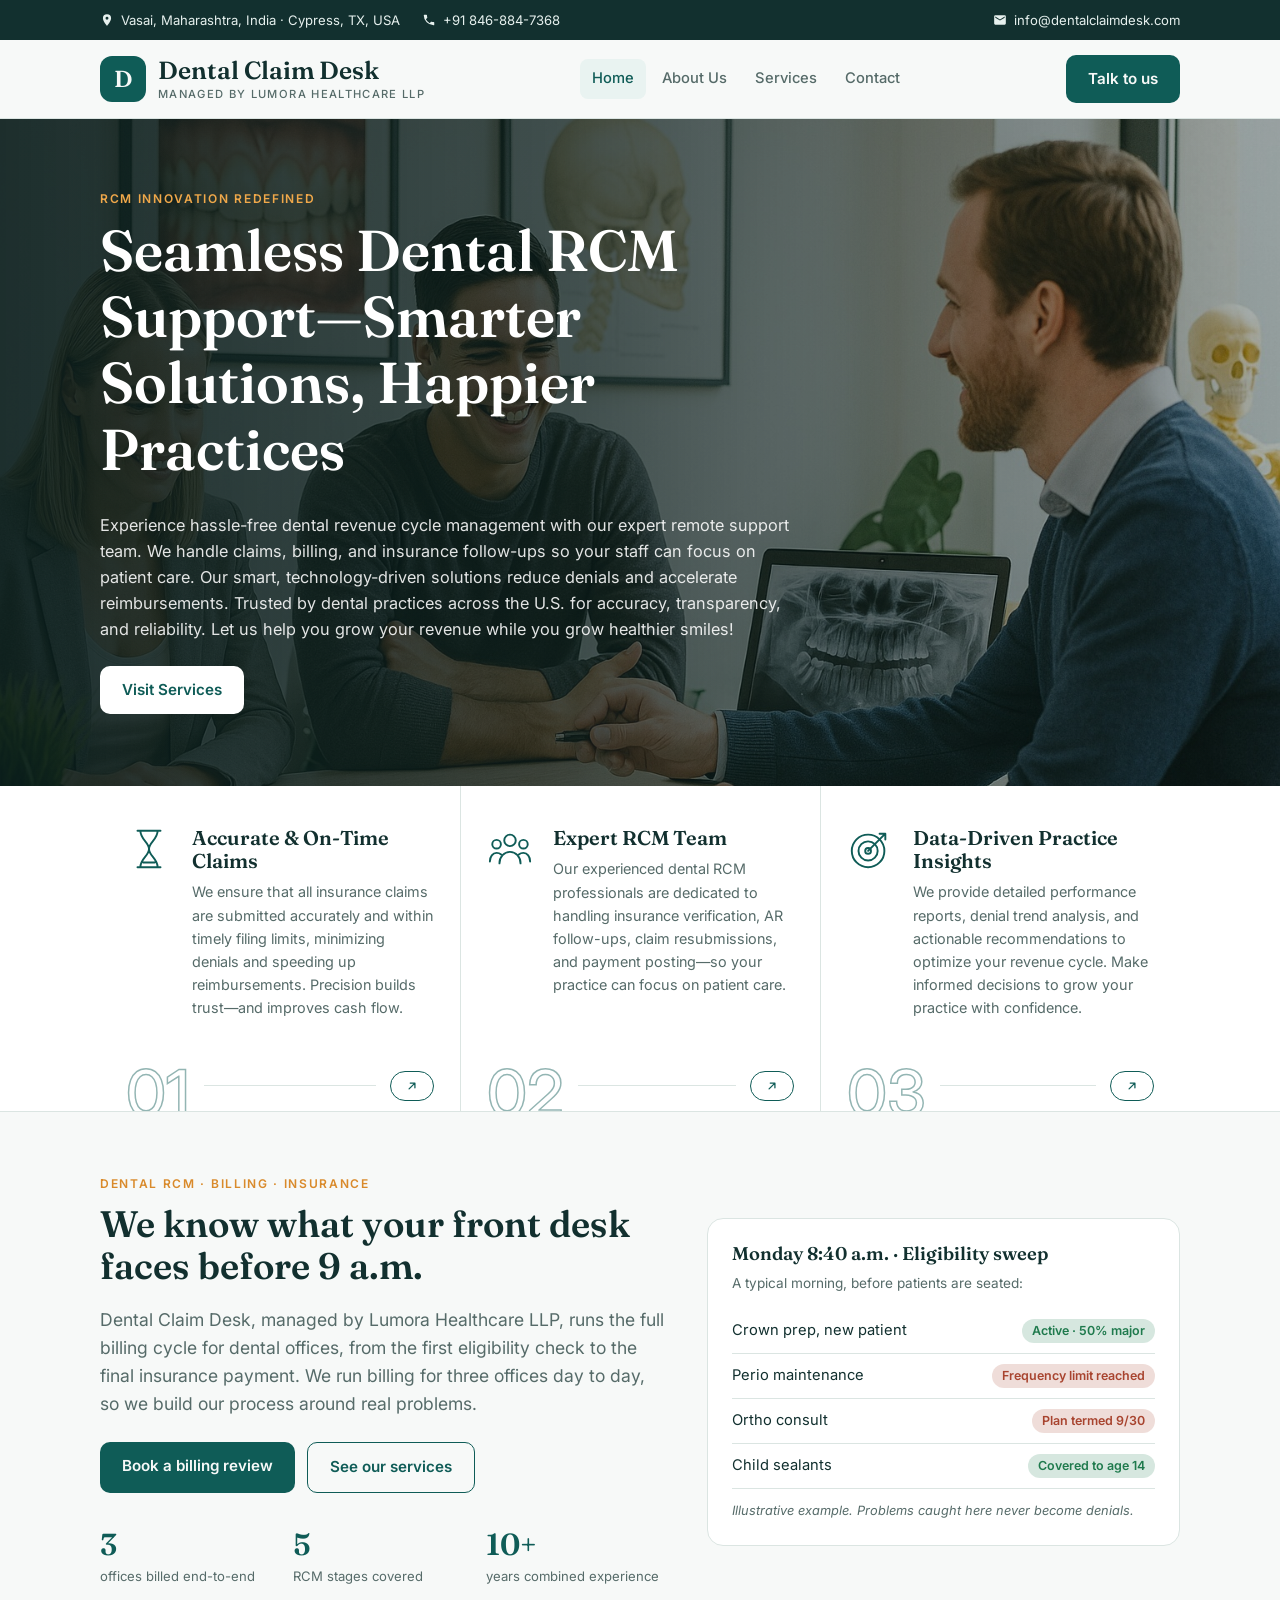
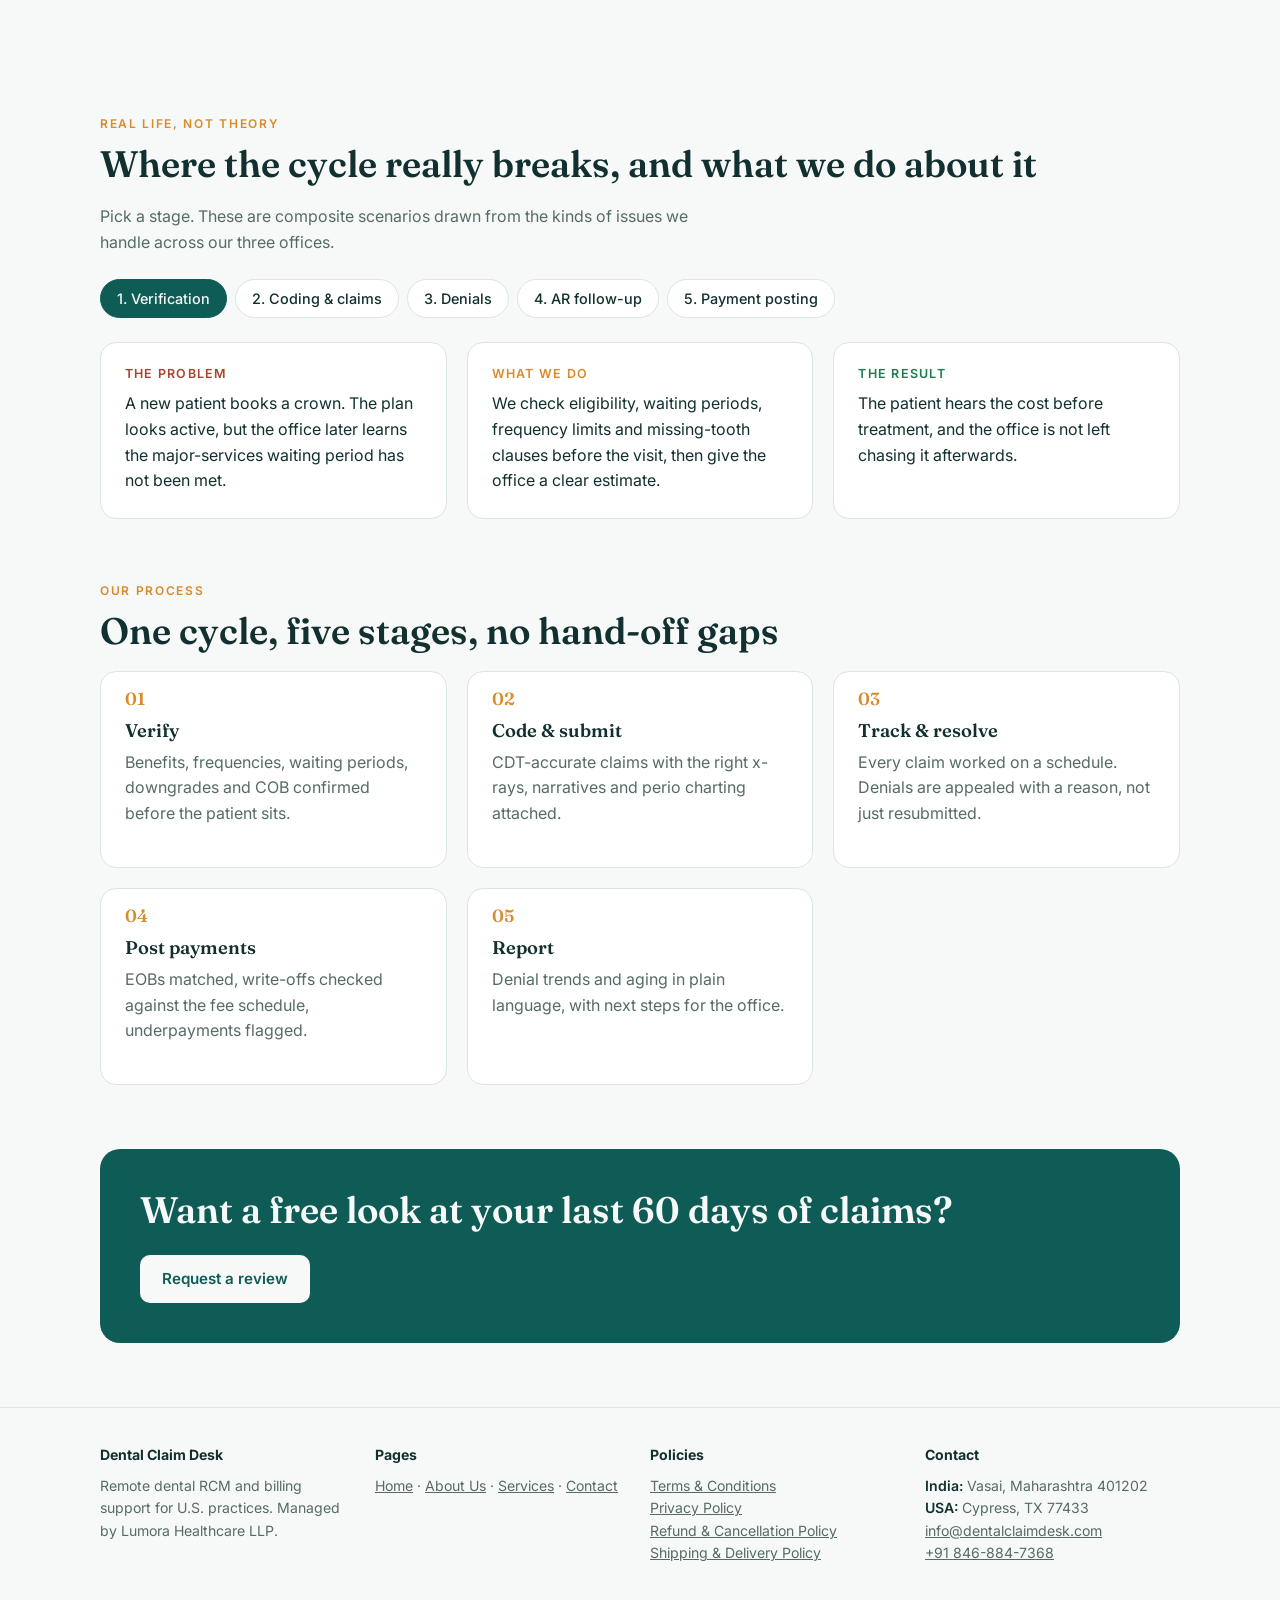
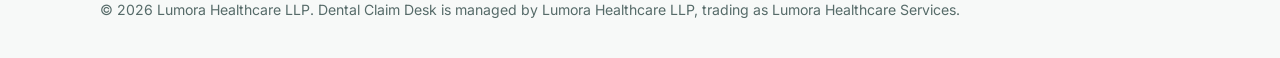
==== commit ed213ffe: "Fix phone links: dial the Indian number shown, remove extra digit Thirteen links displayed +91 846-8" ====
--- a/index.html
+++ b/index.html
@@ -16,7 +16,7 @@
   <div class="w topbar-in">
     <div class="topbar-group">
       <span class="topbar-item hide-s"><svg viewBox="0 0 24 24" aria-hidden="true"><path d="M12 2a7 7 0 0 0-7 7c0 5.25 7 13 7 13s7-7.75 7-13a7 7 0 0 0-7-7zm0 9.5A2.5 2.5 0 1 1 12 6.5a2.5 2.5 0 0 1 0 5z"/></svg>Vasai, Maharashtra, India · Cypress, TX, USA</span>
-      <a class="topbar-item" href="tel:+12512782550"><svg viewBox="0 0 24 24" aria-hidden="true"><path d="M6.6 10.8a15.1 15.1 0 0 0 6.6 6.6l2.2-2.2a1 1 0 0 1 1-.25 11.4 11.4 0 0 0 3.6.57 1 1 0 0 1 1 1V20a1 1 0 0 1-1 1A17 17 0 0 1 3 4a1 1 0 0 1 1-1h3.5a1 1 0 0 1 1 1c0 1.25.2 2.45.57 3.57a1 1 0 0 1-.25 1z"/></svg>+91 846-884-7368</a>
+      <a class="topbar-item" href="tel:+918468847368"><svg viewBox="0 0 24 24" aria-hidden="true"><path d="M6.6 10.8a15.1 15.1 0 0 0 6.6 6.6l2.2-2.2a1 1 0 0 1 1-.25 11.4 11.4 0 0 0 3.6.57 1 1 0 0 1 1 1V20a1 1 0 0 1-1 1A17 17 0 0 1 3 4a1 1 0 0 1 1-1h3.5a1 1 0 0 1 1 1c0 1.25.2 2.45.57 3.57a1 1 0 0 1-.25 1z"/></svg>+91 846-884-7368</a>
     </div>
     <a class="topbar-item" href="mailto:info@dentalclaimdesk.com"><svg viewBox="0 0 24 24" aria-hidden="true"><path d="M20 4H4a2 2 0 0 0-2 2v12a2 2 0 0 0 2 2h16a2 2 0 0 0 2-2V6a2 2 0 0 0-2-2zm0 4-8 5-8-5V6l8 5 8-5z"/></svg>info@dentalclaimdesk.com</a>
   </div>
@@ -152,7 +152,7 @@
     <div><b>Dental Claim Desk</b><p>Remote dental RCM and billing support for U.S. practices. Managed by Lumora Healthcare LLP.</p></div>
     <div><b>Pages</b><p><a href="index.html">Home</a> · <a href="about.html">About Us</a> · <a href="services.html">Services</a> · <a href="contact.html">Contact</a></p></div>
     <div><b>Policies</b><p><a href="terms.html">Terms &amp; Conditions</a><br><a href="privacy.html">Privacy Policy</a><br><a href="refund-cancellation.html">Refund &amp; Cancellation Policy</a><br><a href="shipping-delivery.html">Shipping &amp; Delivery Policy</a></p></div>
-    <div><b>Contact</b><p><strong>India:</strong> Vasai, Maharashtra 401202<br><strong>USA:</strong> Cypress, TX 77433<br><a href="mailto:info@dentalclaimdesk.com">info@dentalclaimdesk.com</a><br><a href="tel:+918468847368">+91 846-884-73688</a></p></div>
+    <div><b>Contact</b><p><strong>India:</strong> Vasai, Maharashtra 401202<br><strong>USA:</strong> Cypress, TX 77433<br><a href="mailto:info@dentalclaimdesk.com">info@dentalclaimdesk.com</a><br><a href="tel:+918468847368">+91 846-884-7368</a></p></div>
   </div>
   <div class="w legal">&copy; <span data-year>2026</span> Lumora Healthcare LLP. Dental Claim Desk is managed by Lumora Healthcare LLP, trading as Lumora Healthcare Services.</div>
 </footer>
